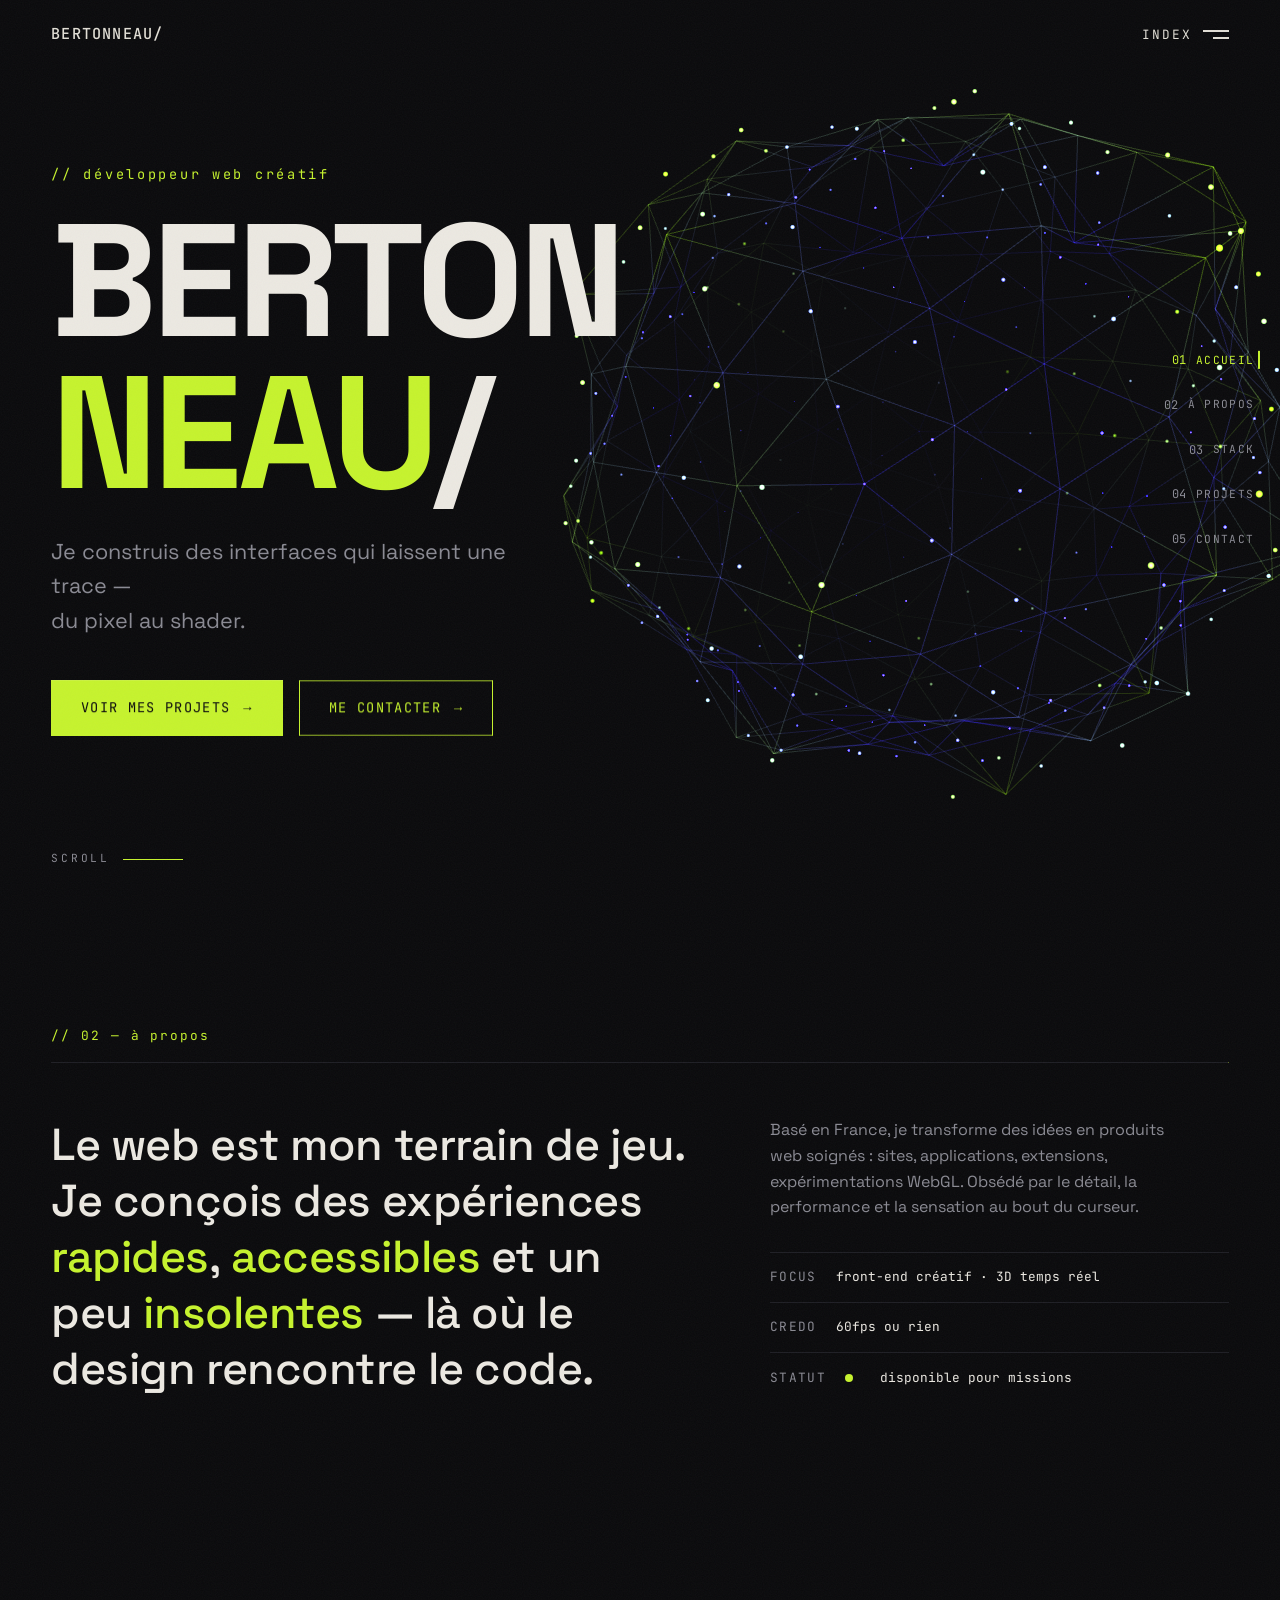
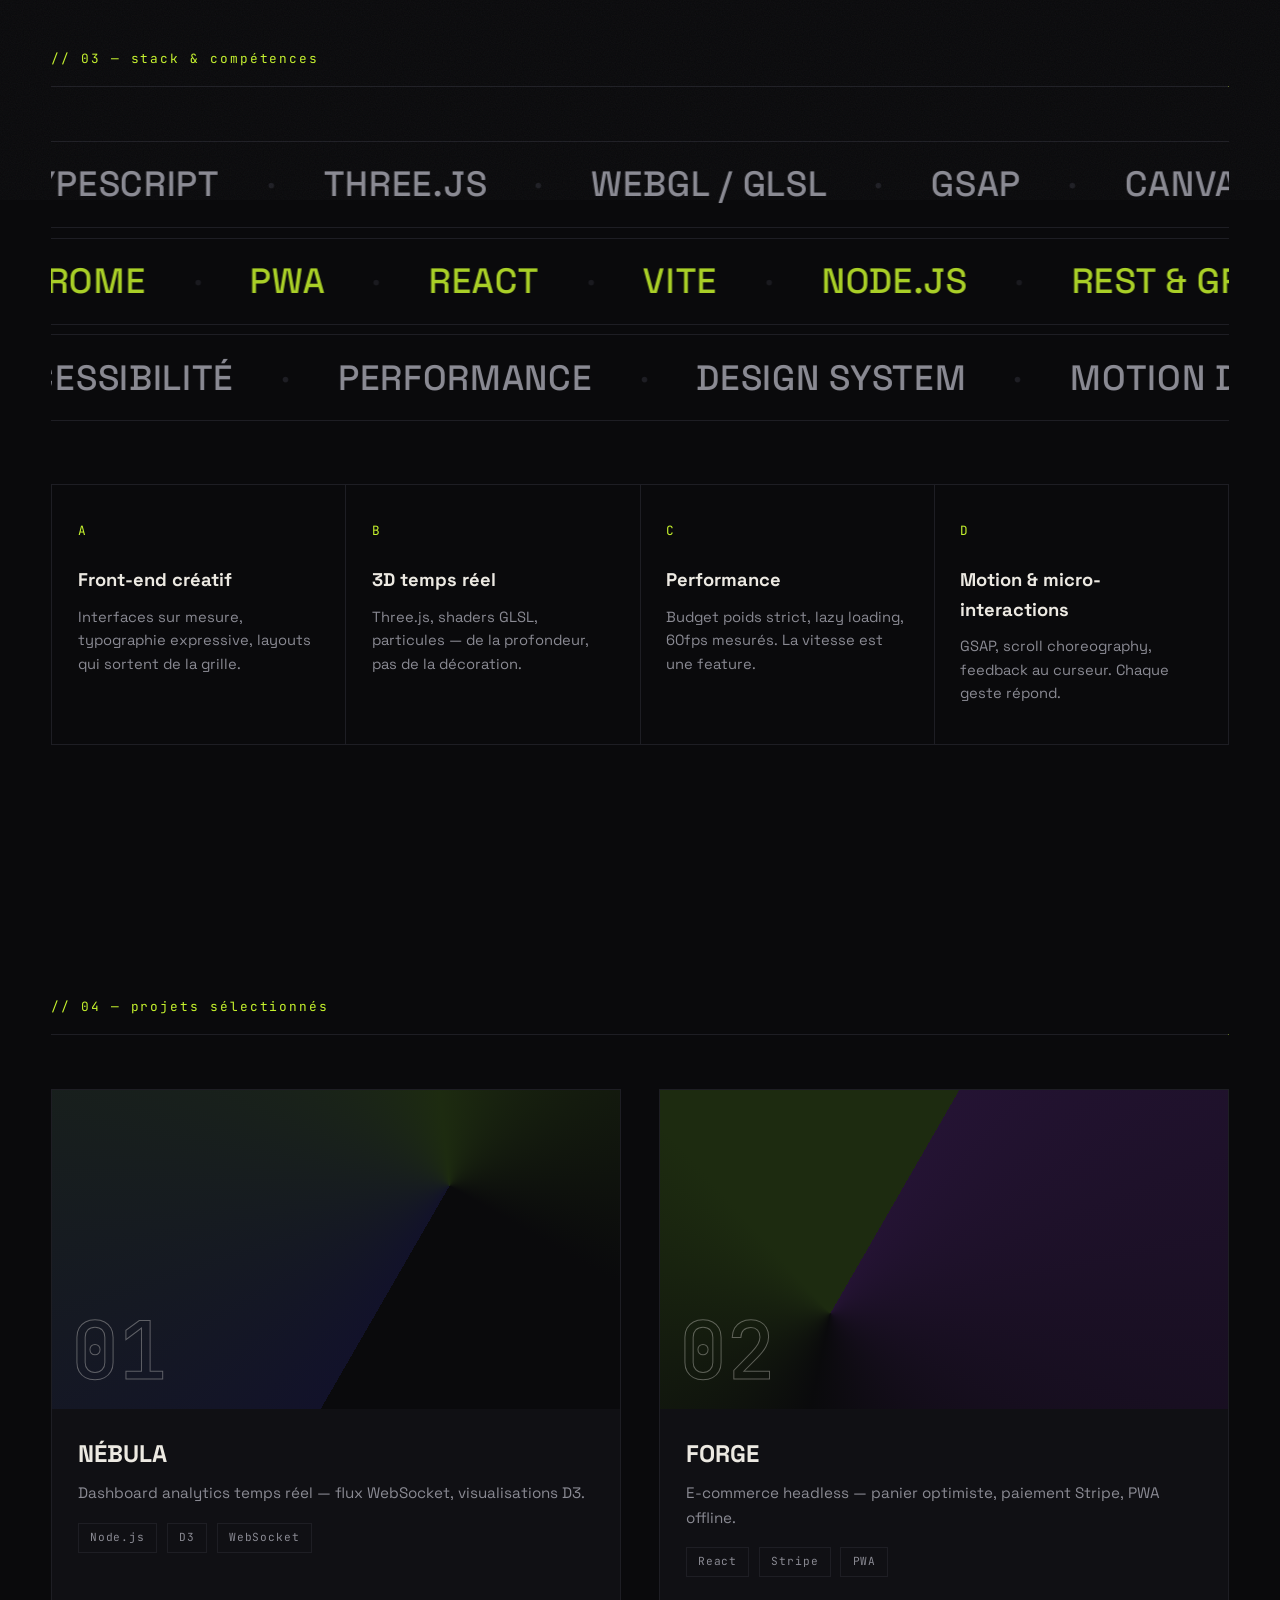
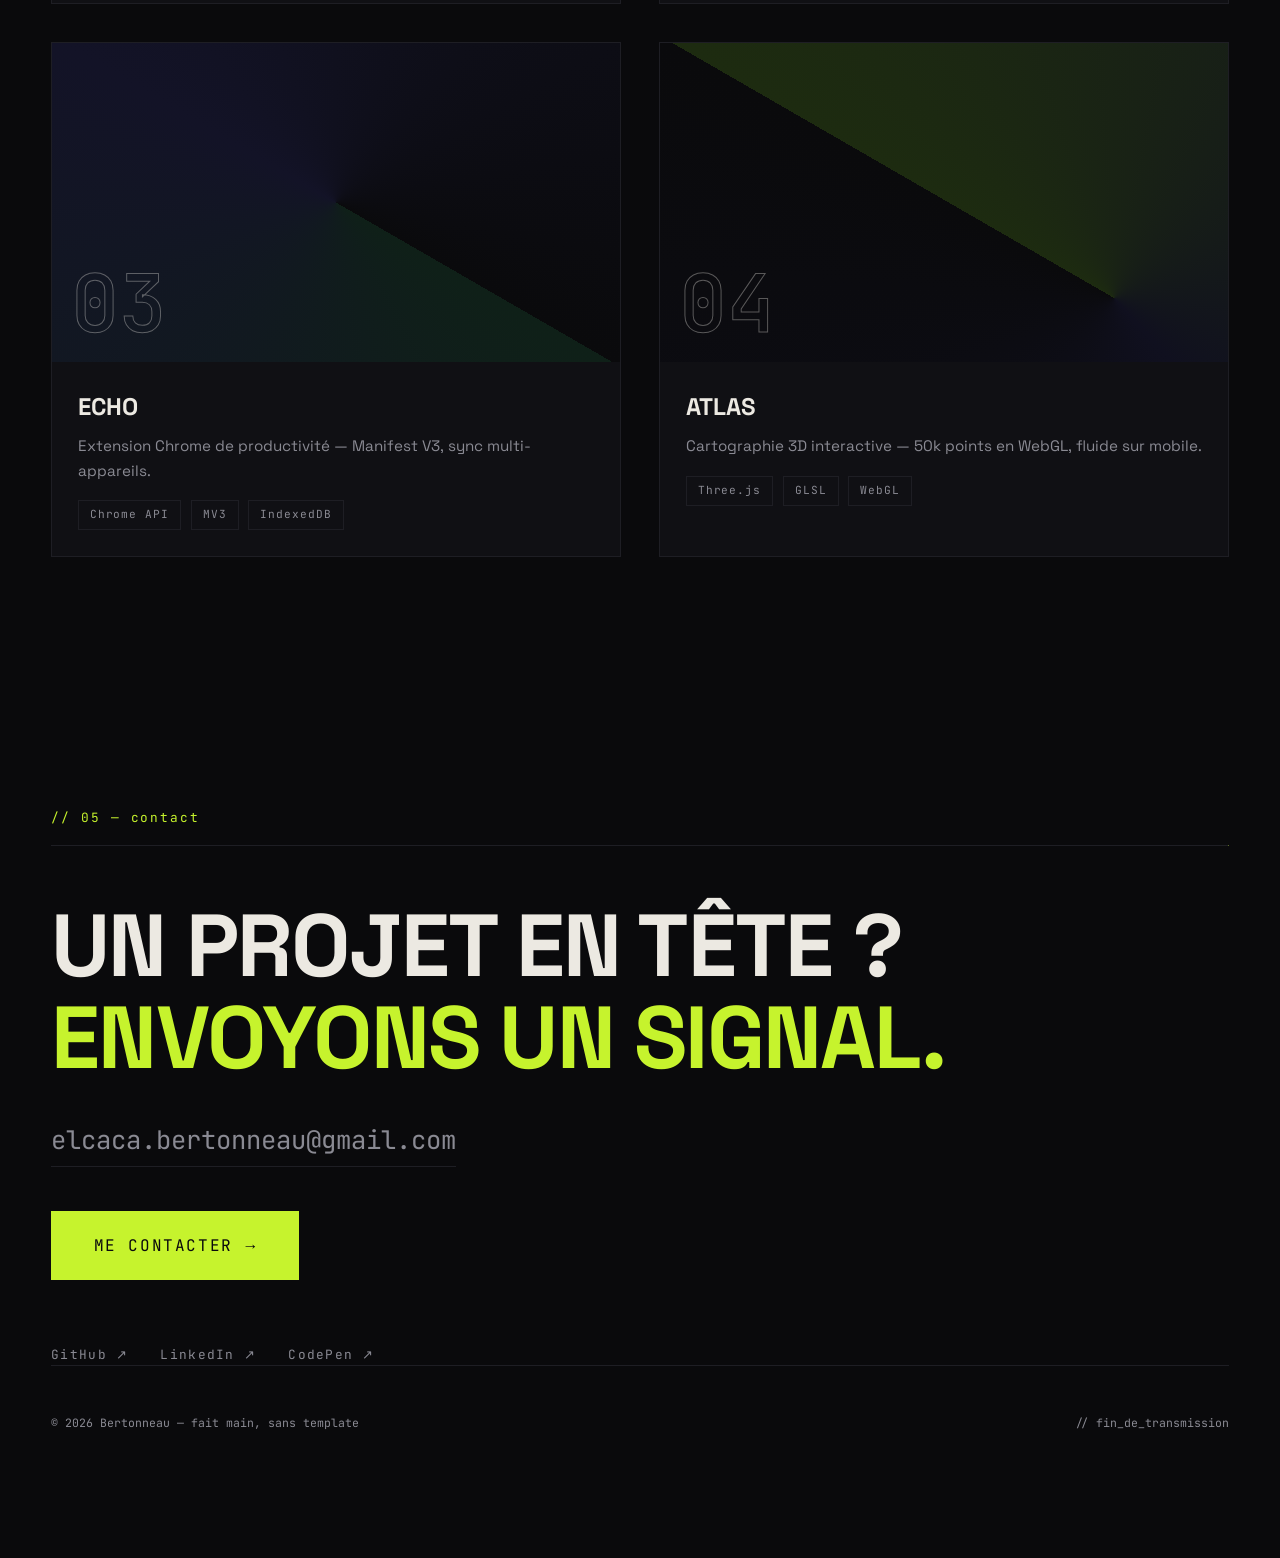
==== portfolio/index.html @ f381f6a5 "Add SIGNAL one-page portfolio (vanilla JS + Three.js + GSAP) - Hero avec icosaèdre bruité en vertex " ====
<!DOCTYPE html>
<html lang="fr">
<head>
  <meta charset="UTF-8" />
  <meta name="viewport" content="width=device-width, initial-scale=1.0" />
  <title>BERTONNEAU — Développeur web créatif</title>
  <meta name="description" content="Portfolio de Bertonneau, développeur web créatif — interfaces, 3D temps réel et animation." />
  <link rel="icon" href="data:image/svg+xml,%3Csvg xmlns='http://www.w3.org/2000/svg' viewBox='0 0 32 32'%3E%3Crect width='32' height='32' fill='%230a0a0c'/%3E%3Ctext x='6' y='23' font-family='monospace' font-size='18' fill='%23C6F32D'%3EB/%3C/text%3E%3C/svg%3E" />

  <!-- Typographies auto-hébergées (aucune dépendance externe) -->
  <link rel="preload" href="fonts/space-grotesk-latin.woff2" as="font" type="font/woff2" crossorigin />
  <link rel="preload" href="fonts/jetbrains-mono-latin.woff2" as="font" type="font/woff2" crossorigin />
  <link rel="stylesheet" href="fonts/fonts.css" />

  <link rel="stylesheet" href="style.css" />
</head>
<body>

  <!-- Grain global (effet signature secondaire) -->
  <div class="grain" aria-hidden="true"></div>

  <!-- Curseur custom (desktop uniquement) -->
  <div class="cursor" aria-hidden="true">
    <div class="cursor__dot"></div>
    <div class="cursor__ring"></div>
  </div>

  <!-- ===== Header minimal : marque + bouton sommaire ===== -->
  <header class="topbar">
    <a href="#hero" class="brand" data-scramble>BERTONNEAU/</a>
    <button class="menu-btn" id="menuBtn" aria-label="Ouvrir le sommaire" aria-expanded="false">
      <span class="menu-btn__label" data-scramble>INDEX</span>
      <span class="menu-btn__lines"><i></i><i></i></span>
    </button>
  </header>

  <!-- ===== Rail de navigation vertical (parti pris : pas de navbar) ===== -->
  <nav class="rail" aria-label="Navigation des sections">
    <div class="rail__indicator" aria-hidden="true"></div>
    <a href="#hero"     class="rail__item is-active"><span class="rail__num">01</span><span class="rail__label">Accueil</span></a>
    <a href="#apropos"  class="rail__item"><span class="rail__num">02</span><span class="rail__label">À propos</span></a>
    <a href="#skills"   class="rail__item"><span class="rail__num">03</span><span class="rail__label">Stack</span></a>
    <a href="#projets"  class="rail__item"><span class="rail__num">04</span><span class="rail__label">Projets</span></a>
    <a href="#contact"  class="rail__item"><span class="rail__num">05</span><span class="rail__label">Contact</span></a>
  </nav>

  <!-- ===== Sommaire plein écran ===== -->
  <div class="overlay" id="overlay" aria-hidden="true">
    <nav class="overlay__nav" aria-label="Sommaire">
      <a href="#hero"    class="overlay__item"><span class="overlay__num">01</span><span class="overlay__word" data-scramble>Accueil</span></a>
      <a href="#apropos" class="overlay__item"><span class="overlay__num">02</span><span class="overlay__word" data-scramble>À propos</span></a>
      <a href="#skills"  class="overlay__item"><span class="overlay__num">03</span><span class="overlay__word" data-scramble>Stack</span></a>
      <a href="#projets" class="overlay__item"><span class="overlay__num">04</span><span class="overlay__word" data-scramble>Projets</span></a>
      <a href="#contact" class="overlay__item"><span class="overlay__num">05</span><span class="overlay__word" data-scramble>Contact</span></a>
    </nav>
    <p class="overlay__foot">// signal_établi — bertonneau © 2026</p>
  </div>

  <main>

    <!-- ===== 01 / HERO ===== -->
    <section class="hero" id="hero" data-section="01">
      <canvas class="hero__canvas" id="scene" aria-hidden="true"></canvas>

      <div class="hero__content">
        <p class="hero__eyebrow mono">// développeur web créatif</p>
        <!-- ⚠️ Remplace par ton prénom/nom ici -->
        <h1 class="hero__title">
          <span class="hero__line"><span>BERTON</span></span>
          <span class="hero__line hero__line--accent"><span>NEAU<em class="hero__slash">/</em></span></span>
        </h1>
        <p class="hero__tagline">Je construis des interfaces qui laissent une trace —<br />du pixel au shader.</p>

        <div class="hero__cta">
          <a href="#projets" class="btn btn--solid" data-magnetic>
            <span class="btn__label" data-scramble>Voir mes projets</span>
            <span class="btn__arrow" aria-hidden="true">→</span>
          </a>
          <a href="#contact" class="btn btn--ghost" data-magnetic>
            <span class="btn__label" data-scramble>Me contacter</span>
            <span class="btn__arrow" aria-hidden="true">→</span>
          </a>
        </div>
      </div>

      <div class="hero__hint mono" aria-hidden="true">
        <span>scroll</span>
        <span class="hero__hint-line"></span>
      </div>
    </section>

    <!-- ===== 02 / À PROPOS ===== -->
    <section class="section about" id="apropos" data-section="02">
      <header class="section__head" data-reveal>
        <p class="section__eyebrow mono">// 02 — à propos</p>
        <div class="scanline" aria-hidden="true"></div>
      </header>
      <div class="about__grid">
        <h2 class="about__statement" data-reveal-lines>
          Le web est mon terrain de jeu.
          Je conçois des expériences <em>rapides</em>, <em>accessibles</em>
          et un peu <em>insolentes</em> — là où le design rencontre le code.
        </h2>
        <div class="about__meta" data-reveal>
          <p>Basé en France, je transforme des idées en produits web soignés : sites, applications, extensions, expérimentations WebGL. Obsédé par le détail, la performance et la sensation au bout du curseur.</p>
          <ul class="about__facts mono">
            <li><span>focus</span>front-end créatif · 3D temps réel</li>
            <li><span>credo</span>60fps ou rien</li>
            <li><span>statut</span><i class="dot"></i>disponible pour missions</li>
          </ul>
        </div>
      </div>
    </section>

    <!-- ===== 03 / STACK ===== -->
    <section class="section skills" id="skills" data-section="03">
      <header class="section__head" data-reveal>
        <p class="section__eyebrow mono">// 03 — stack &amp; compétences</p>
        <div class="scanline" aria-hidden="true"></div>
      </header>

      <!-- Marquee 3 rangées, directions alternées -->
      <div class="marquee-stack" data-reveal>
        <div class="marquee" data-dir="left">
          <div class="marquee__track">
            <span>JavaScript</span><span>TypeScript</span><span>Three.js</span><span>WebGL / GLSL</span><span>GSAP</span><span>Canvas</span>
            <span>JavaScript</span><span>TypeScript</span><span>Three.js</span><span>WebGL / GLSL</span><span>GSAP</span><span>Canvas</span>
          </div>
        </div>
        <div class="marquee marquee--accent" data-dir="right">
          <div class="marquee__track">
            <span>React</span><span>Vite</span><span>Node.js</span><span>REST &amp; GraphQL</span><span>Extensions Chrome</span><span>PWA</span>
            <span>React</span><span>Vite</span><span>Node.js</span><span>REST &amp; GraphQL</span><span>Extensions Chrome</span><span>PWA</span>
          </div>
        </div>
        <div class="marquee" data-dir="left">
          <div class="marquee__track">
            <span>CSS moderne</span><span>Accessibilité</span><span>Performance</span><span>Design system</span><span>Motion design</span><span>Git</span>
            <span>CSS moderne</span><span>Accessibilité</span><span>Performance</span><span>Design system</span><span>Motion design</span><span>Git</span>
          </div>
        </div>
      </div>

      <!-- 4 axes forts -->
      <div class="skills__grid" data-reveal-stagger>
        <article class="skill-card">
          <span class="skill-card__num mono">A</span>
          <h3>Front-end créatif</h3>
          <p>Interfaces sur mesure, typographie expressive, layouts qui sortent de la grille.</p>
        </article>
        <article class="skill-card">
          <span class="skill-card__num mono">B</span>
          <h3>3D temps réel</h3>
          <p>Three.js, shaders GLSL, particules — de la profondeur, pas de la décoration.</p>
        </article>
        <article class="skill-card">
          <span class="skill-card__num mono">C</span>
          <h3>Performance</h3>
          <p>Budget poids strict, lazy loading, 60fps mesurés. La vitesse est une feature.</p>
        </article>
        <article class="skill-card">
          <span class="skill-card__num mono">D</span>
          <h3>Motion &amp; micro-interactions</h3>
          <p>GSAP, scroll choreography, feedback au curseur. Chaque geste répond.</p>
        </article>
      </div>
    </section>

    <!-- ===== 04 / PROJETS ===== -->
    <section class="section projects" id="projets" data-section="04">
      <header class="section__head" data-reveal>
        <p class="section__eyebrow mono">// 04 — projets sélectionnés</p>
        <div class="scanline" aria-hidden="true"></div>
      </header>

      <div class="projects__grid" data-reveal-stagger>
        <!-- ⚠️ Remplace les projets placeholder par les tiens -->
        <a href="#contact" class="project-card" data-tilt>
          <div class="project-card__visual project-card__visual--01">
            <span class="project-card__index mono">01</span>
          </div>
          <div class="project-card__body">
            <h3 class="project-card__title" data-scramble>Nébula</h3>
            <p class="project-card__desc">Dashboard analytics temps réel — flux WebSocket, visualisations D3.</p>
            <ul class="project-card__tags mono"><li>Node.js</li><li>D3</li><li>WebSocket</li></ul>
          </div>
          <span class="project-card__go" aria-hidden="true">→</span>
        </a>

        <a href="#contact" class="project-card" data-tilt>
          <div class="project-card__visual project-card__visual--02">
            <span class="project-card__index mono">02</span>
          </div>
          <div class="project-card__body">
            <h3 class="project-card__title" data-scramble>Forge</h3>
            <p class="project-card__desc">E-commerce headless — panier optimiste, paiement Stripe, PWA offline.</p>
            <ul class="project-card__tags mono"><li>React</li><li>Stripe</li><li>PWA</li></ul>
          </div>
          <span class="project-card__go" aria-hidden="true">→</span>
        </a>

        <a href="#contact" class="project-card" data-tilt>
          <div class="project-card__visual project-card__visual--03">
            <span class="project-card__index mono">03</span>
          </div>
          <div class="project-card__body">
            <h3 class="project-card__title" data-scramble>Echo</h3>
            <p class="project-card__desc">Extension Chrome de productivité — Manifest V3, sync multi-appareils.</p>
            <ul class="project-card__tags mono"><li>Chrome API</li><li>MV3</li><li>IndexedDB</li></ul>
          </div>
          <span class="project-card__go" aria-hidden="true">→</span>
        </a>

        <a href="#contact" class="project-card" data-tilt>
          <div class="project-card__visual project-card__visual--04">
            <span class="project-card__index mono">04</span>
          </div>
          <div class="project-card__body">
            <h3 class="project-card__title" data-scramble>Atlas</h3>
            <p class="project-card__desc">Cartographie 3D interactive — 50k points en WebGL, fluide sur mobile.</p>
            <ul class="project-card__tags mono"><li>Three.js</li><li>GLSL</li><li>WebGL</li></ul>
          </div>
          <span class="project-card__go" aria-hidden="true">→</span>
        </a>
      </div>
    </section>

    <!-- ===== 05 / CONTACT ===== -->
    <section class="section contact" id="contact" data-section="05">
      <header class="section__head" data-reveal>
        <p class="section__eyebrow mono">// 05 — contact</p>
        <div class="scanline" aria-hidden="true"></div>
      </header>

      <div class="contact__inner" data-reveal>
        <h2 class="contact__title">Un projet en tête&nbsp;?<br /><span>Envoyons un signal.</span></h2>
        <!-- ⚠️ Remplace par ton adresse -->
        <a href="mailto:elcaca.bertonneau@gmail.com" class="contact__mail" data-scramble>elcaca.bertonneau@gmail.com</a>
        <div class="contact__cta">
          <a href="mailto:elcaca.bertonneau@gmail.com" class="btn btn--solid btn--big" data-magnetic>
            <span class="btn__label" data-scramble>Me contacter</span>
            <span class="btn__arrow" aria-hidden="true">→</span>
          </a>
        </div>
        <ul class="contact__socials mono">
          <li><a href="https://github.com/" target="_blank" rel="noopener" data-scramble>GitHub ↗</a></li>
          <li><a href="https://www.linkedin.com/" target="_blank" rel="noopener" data-scramble>LinkedIn ↗</a></li>
          <li><a href="https://codepen.io/" target="_blank" rel="noopener" data-scramble>CodePen ↗</a></li>
        </ul>
      </div>

      <footer class="footer mono">
        <span>© 2026 Bertonneau — fait main, sans template</span>
        <span>// fin_de_transmission</span>
      </footer>
    </section>

  </main>

  <!-- GSAP (animations & scroll) — vendorisé en local -->
  <script src="vendor/gsap.min.js"></script>
  <script src="vendor/ScrollTrigger.min.js"></script>
  <script src="vendor/ScrollToPlugin.min.js"></script>

  <!-- Three.js via import map (aucun build nécessaire) -->
  <script type="importmap">
    { "imports": { "three": "./vendor/three.module.min.js" } }
  </script>
  <script type="module" src="main.js"></script>
</body>
</html>
---- portfolio/fonts/fonts.css ----
/* Polices auto-hébergées (sous-ensemble latin, variable fonts) */

@font-face {
  font-family: "Space Grotesk";
  font-style: normal;
  font-weight: 300 700; /* variable font : couvre 400/500/700 */
  font-display: swap;
  src: url("space-grotesk-latin.woff2") format("woff2");
}

@font-face {
  font-family: "JetBrains Mono";
  font-style: normal;
  font-weight: 100 800;
  font-display: swap;
  src: url("jetbrains-mono-latin.woff2") format("woff2");
}
---- portfolio/style.css ----
/* ============================================================
   SIGNAL — portfolio one-page
   Direction artistique : noir encre / ivoire / lime acide
   ============================================================ */

:root {
  --bg: #0a0a0c;
  --bg-2: #101014;
  --ink: #ece9e2;
  --muted: #8a8a93;
  --acid: #c6f32d;
  --violet: #7c6cff;
  --line: #1e1e24;

  --font-display: "Space Grotesk", system-ui, sans-serif;
  --font-mono: "JetBrains Mono", ui-monospace, monospace;

  --pad: clamp(1.25rem, 4vw, 4rem);
  --ease-out: cubic-bezier(0.22, 1, 0.36, 1);
}

* { margin: 0; padding: 0; box-sizing: border-box; }

html { scroll-behavior: smooth; }

body {
  background: var(--bg);
  color: var(--ink);
  font-family: var(--font-display);
  font-size: 16px;
  line-height: 1.6;
  overflow-x: hidden;
  -webkit-font-smoothing: antialiased;
}

::selection { background: var(--acid); color: var(--bg); }

.mono { font-family: var(--font-mono); }

a { color: inherit; text-decoration: none; }
ul { list-style: none; }
img, canvas { max-width: 100%; display: block; }

/* ---------- Grain (signature secondaire) ---------- */
.grain {
  position: fixed; inset: -100%;
  pointer-events: none; z-index: 90;
  opacity: 0.045;
  background-image: url("data:image/svg+xml,%3Csvg xmlns='http://www.w3.org/2000/svg' width='120' height='120'%3E%3Cfilter id='n'%3E%3CfeTurbulence type='fractalNoise' baseFrequency='0.85' numOctaves='2'/%3E%3C/filter%3E%3Crect width='120' height='120' filter='url(%23n)'/%3E%3C/svg%3E");
  animation: grain 0.9s steps(4) infinite;
}
@keyframes grain {
  0% { transform: translate(0, 0); }
  25% { transform: translate(-2%, 3%); }
  50% { transform: translate(3%, -2%); }
  75% { transform: translate(-3%, -3%); }
  100% { transform: translate(2%, 2%); }
}

/* ---------- Curseur custom ---------- */
.cursor { display: none; }
@media (hover: hover) and (pointer: fine) {
  body { cursor: none; }
  a, button { cursor: none; }
  .cursor { display: block; position: fixed; inset: 0; pointer-events: none; z-index: 100; }
  .cursor__dot {
    position: absolute; width: 6px; height: 6px;
    background: var(--acid); border-radius: 50%;
    transform: translate(-50%, -50%);
  }
  .cursor__ring {
    position: absolute; width: 34px; height: 34px;
    border: 1px solid rgba(198, 243, 45, 0.55); border-radius: 50%;
    transform: translate(-50%, -50%);
    transition: width 0.25s var(--ease-out), height 0.25s var(--ease-out),
                border-color 0.25s;
  }
  .cursor.is-hover .cursor__ring {
    width: 56px; height: 56px;
    border-color: var(--acid);
  }
}

/* ---------- Topbar ---------- */
.topbar {
  /* au-dessus de l'overlay (80) pour que le bouton INDEX reste cliquable */
  position: fixed; top: 0; left: 0; right: 0; z-index: 85;
  display: flex; justify-content: space-between; align-items: center;
  padding: 1.4rem var(--pad);
  mix-blend-mode: difference; /* reste lisible sur toutes les sections */
}
.brand {
  font-family: var(--font-mono);
  font-weight: 500; letter-spacing: 0.08em; font-size: 0.95rem;
}
.menu-btn {
  display: flex; align-items: center; gap: 0.7rem;
  background: none; border: 0; color: inherit;
  font-family: var(--font-mono); font-size: 0.8rem; letter-spacing: 0.15em;
}
.menu-btn__lines { display: flex; flex-direction: column; gap: 5px; width: 26px; }
.menu-btn__lines i {
  height: 2px; background: currentColor; display: block;
  transition: transform 0.35s var(--ease-out), width 0.35s var(--ease-out);
}
.menu-btn__lines i:last-child { width: 60%; align-self: flex-end; }
.menu-btn:hover .menu-btn__lines i:last-child { width: 100%; }
.menu-btn[aria-expanded="true"] .menu-btn__lines i:first-child { transform: translateY(3.5px) rotate(45deg); }
.menu-btn[aria-expanded="true"] .menu-btn__lines i:last-child { width: 100%; transform: translateY(-3.5px) rotate(-45deg); }

/* ---------- Rail vertical (navigation signature) ---------- */
.rail {
  position: fixed; right: clamp(0.8rem, 2vw, 2rem); top: 50%;
  transform: translateY(-50%);
  z-index: 50;
  display: flex; flex-direction: column; gap: 1.6rem;
}
.rail__indicator {
  position: absolute; right: -0.35rem; top: 0;
  width: 2px; height: 1.1rem;
  background: var(--acid);
  transition: transform 0.5s var(--ease-out);
}
.rail__item {
  display: flex; align-items: center; justify-content: flex-end; gap: 0.6rem;
  font-family: var(--font-mono); font-size: 0.75rem;
  color: var(--muted);
  transition: color 0.3s;
}
.rail__label {
  opacity: 0; transform: translateX(8px);
  transition: opacity 0.3s, transform 0.3s var(--ease-out);
  font-size: 0.7rem; letter-spacing: 0.12em; text-transform: uppercase;
}
.rail__item:hover .rail__label,
.rail__item.is-active .rail__label { opacity: 1; transform: none; }
.rail__item:hover, .rail__item.is-active { color: var(--acid); }

/* ---------- Overlay sommaire plein écran ---------- */
.overlay {
  position: fixed; inset: 0; z-index: 80;
  background: var(--bg-2);
  display: flex; flex-direction: column; justify-content: center;
  padding: 0 var(--pad);
  clip-path: inset(0 0 100% 0);
  visibility: hidden;
}
.overlay__item {
  display: flex; align-items: baseline; gap: clamp(1rem, 3vw, 2.5rem);
  padding: clamp(0.4rem, 1.2vh, 1rem) 0;
  border-bottom: 1px solid var(--line);
  overflow: hidden;
}
.overlay__num {
  font-family: var(--font-mono); font-size: 0.85rem; color: var(--muted);
  transition: color 0.3s;
}
.overlay__word {
  font-size: clamp(2.2rem, 8vw, 5.5rem);
  font-weight: 700; text-transform: uppercase; letter-spacing: -0.02em;
  line-height: 1.1;
  transition: transform 0.4s var(--ease-out), color 0.3s;
}
.overlay__item:hover .overlay__word { transform: translateX(clamp(0.5rem, 2vw, 1.5rem)); color: var(--acid); }
.overlay__item:hover .overlay__num { color: var(--acid); }
.overlay__foot {
  position: absolute; bottom: 1.5rem; left: var(--pad);
  font-family: var(--font-mono); font-size: 0.75rem; color: var(--muted);
}

/* ---------- Boutons custom ---------- */
.btn {
  position: relative;
  display: inline-flex; align-items: center; gap: 0.8rem;
  padding: 1rem 1.8rem;
  font-family: var(--font-mono); font-size: 0.85rem;
  letter-spacing: 0.1em; text-transform: uppercase;
  border: 1px solid var(--acid);
  overflow: hidden;
  isolation: isolate;
  transition: color 0.35s var(--ease-out);
  will-change: transform;
}
/* balayage de fond au hover */
.btn::before {
  content: ""; position: absolute; inset: 0; z-index: -1;
  transform: scaleX(0); transform-origin: left;
  transition: transform 0.45s var(--ease-out);
}
.btn:hover::before { transform: scaleX(1); }

.btn--solid { background: var(--acid); color: var(--bg); }
.btn--solid::before { background: var(--ink); }
.btn--ghost { color: var(--acid); background: transparent; }
.btn--ghost::before { background: var(--acid); }
.btn--ghost:hover { color: var(--bg); }
.btn--big { padding: 1.3rem 2.6rem; font-size: 1rem; }

.btn__arrow { transition: transform 0.35s var(--ease-out); }
.btn:hover .btn__arrow { transform: translateX(6px); }

/* ---------- Sections communes ---------- */
.section { padding: clamp(6rem, 14vh, 10rem) var(--pad); position: relative; }

.section__head { position: relative; margin-bottom: clamp(2.5rem, 6vh, 4.5rem); }
.section__eyebrow {
  font-size: 0.8rem; letter-spacing: 0.15em; color: var(--acid);
  text-transform: lowercase;
}
.scanline {
  height: 1px; background: var(--line); margin-top: 1rem;
  position: relative; overflow: hidden;
}
/* la ligne acide qui balaye : animée en JS via --scan */
.scanline::after {
  content: ""; position: absolute; inset: 0;
  background: var(--acid);
  transform: translateX(calc(-100% + var(--scan, 0%) * 2));
  transition: none;
}

/* ---------- HERO ---------- */
.hero {
  position: relative;
  min-height: 100svh;
  display: flex; align-items: center;
  padding: 0 var(--pad);
  overflow: hidden;
}
.hero__canvas {
  position: absolute; inset: 0;
  width: 100%; height: 100%;
  z-index: 0;
}
.hero__content { position: relative; z-index: 1; max-width: 100%; }
.hero__eyebrow {
  color: var(--acid); font-size: 0.85rem; letter-spacing: 0.2em;
  margin-bottom: 1.2rem;
}
.hero__title {
  font-size: clamp(3.2rem, 13vw, 10rem);
  font-weight: 700; text-transform: uppercase;
  line-height: 0.95; letter-spacing: -0.03em;
  user-select: none;
}
.hero__line { display: block; overflow: hidden; }
.hero__line > span { display: inline-block; }
.hero__line--accent { color: var(--acid); }
.hero__slash { font-style: normal; color: var(--ink); }
.hero__tagline {
  margin-top: 1.6rem;
  font-size: clamp(1rem, 2vw, 1.35rem);
  color: var(--muted); max-width: 34ch;
}
.hero__cta { display: flex; gap: 1rem; flex-wrap: wrap; margin-top: 2.6rem; }

.hero__hint {
  position: absolute; bottom: 2rem; left: var(--pad); z-index: 1;
  display: flex; align-items: center; gap: 0.8rem;
  font-size: 0.7rem; letter-spacing: 0.25em; text-transform: uppercase;
  color: var(--muted);
}
.hero__hint-line {
  width: 60px; height: 1px; background: var(--muted);
  position: relative; overflow: hidden;
}
.hero__hint-line::after {
  content: ""; position: absolute; inset: 0; background: var(--acid);
  animation: hint 2s var(--ease-out) infinite;
}
@keyframes hint {
  0% { transform: translateX(-100%); }
  60%, 100% { transform: translateX(100%); }
}

/* ---------- À PROPOS ---------- */
.about__grid {
  display: grid; grid-template-columns: 1.4fr 1fr;
  gap: clamp(2rem, 6vw, 6rem);
  align-items: start;
}
.about__statement {
  font-size: clamp(1.6rem, 3.6vw, 2.8rem);
  font-weight: 500; line-height: 1.25; letter-spacing: -0.01em;
}
.about__statement em {
  font-style: normal; color: var(--acid);
  position: relative; white-space: nowrap;
}
.about__meta p { color: var(--muted); max-width: 42ch; }
.about__facts { margin-top: 2rem; display: grid; gap: 0.9rem; font-size: 0.8rem; }
.about__facts li {
  display: flex; gap: 1.2rem; align-items: center;
  border-top: 1px solid var(--line); padding-top: 0.9rem;
}
.about__facts span { color: var(--muted); min-width: 5ch; text-transform: uppercase; letter-spacing: 0.1em; }
.dot {
  width: 8px; height: 8px; border-radius: 50%;
  background: var(--acid); display: inline-block; margin-right: 0.5rem;
  animation: pulse 2s infinite;
}
@keyframes pulse {
  0%, 100% { box-shadow: 0 0 0 0 rgba(198, 243, 45, 0.5); }
  50% { box-shadow: 0 0 0 7px rgba(198, 243, 45, 0); }
}

/* ---------- STACK / marquee ---------- */
.marquee-stack {
  display: grid; gap: 0.6rem;
  margin-bottom: clamp(3rem, 7vh, 5rem);
  /* le contenu large défile dans son propre conteneur */
  overflow: hidden;
}
.marquee { overflow: hidden; border-block: 1px solid var(--line); padding: 0.9rem 0; }
.marquee__track {
  display: flex; gap: 3rem; width: max-content;
  will-change: transform;
}
.marquee__track span {
  font-size: clamp(1.3rem, 3vw, 2.2rem);
  font-weight: 500; text-transform: uppercase; letter-spacing: 0.02em;
  color: var(--muted); white-space: nowrap;
  transition: color 0.3s;
}
.marquee__track span::after { content: "·"; margin-left: 3rem; color: var(--line); }
.marquee:hover .marquee__track span { color: var(--ink); }
.marquee--accent .marquee__track span { color: var(--acid); opacity: 0.85; }
.marquee--accent:hover .marquee__track span { opacity: 1; color: var(--acid); }

.skills__grid {
  display: grid; grid-template-columns: repeat(4, 1fr); gap: 1px;
  background: var(--line); border: 1px solid var(--line);
}
.skill-card {
  background: var(--bg); padding: 2rem 1.6rem 2.4rem;
  position: relative; overflow: hidden;
  transition: background 0.4s;
}
.skill-card::after {
  /* liseré acide qui monte au hover */
  content: ""; position: absolute; left: 0; right: 0; bottom: 0; height: 3px;
  background: var(--acid);
  transform: scaleX(0); transform-origin: left;
  transition: transform 0.45s var(--ease-out);
}
.skill-card:hover { background: var(--bg-2); }
.skill-card:hover::after { transform: scaleX(1); }
.skill-card__num { color: var(--acid); font-size: 0.8rem; }
.skill-card h3 { margin: 1.4rem 0 0.7rem; font-size: 1.15rem; font-weight: 700; }
.skill-card p { color: var(--muted); font-size: 0.92rem; }

/* ---------- PROJETS ---------- */
.projects__grid {
  display: grid; grid-template-columns: repeat(2, 1fr);
  gap: clamp(1.2rem, 3vw, 2.5rem);
}
.project-card {
  --mx: 50%; --my: 50%;
  position: relative;
  display: flex; flex-direction: column;
  border: 1px solid var(--line);
  background: var(--bg-2);
  overflow: hidden;
  transform-style: preserve-3d;
  transition: border-color 0.4s;
  will-change: transform;
}
/* halo qui suit le curseur */
.project-card::before {
  content: ""; position: absolute; inset: 0; z-index: 1;
  background: radial-gradient(400px circle at var(--mx) var(--my),
              rgba(198, 243, 45, 0.12), transparent 65%);
  opacity: 0; transition: opacity 0.4s;
  pointer-events: none;
}
.project-card:hover { border-color: rgba(198, 243, 45, 0.5); }
.project-card:hover::before { opacity: 1; }

.project-card__visual {
  aspect-ratio: 16 / 9;
  display: flex; align-items: flex-end; padding: 1.2rem;
  position: relative; overflow: hidden;
  transition: transform 0.6s var(--ease-out);
}
/* visuels générés en dégradés — remplace par tes captures */
.project-card__visual--01 { background: conic-gradient(from 210deg at 70% 30%, #12122a, #1d2b10 40%, #0a0a0c 75%); }
.project-card__visual--02 { background: conic-gradient(from 30deg at 30% 70%, #241333, #0a0a0c 45%, #1d2b10 80%); }
.project-card__visual--03 { background: conic-gradient(from 120deg at 50% 50%, #0f2018, #131327 50%, #0a0a0c); }
.project-card__visual--04 { background: conic-gradient(from 300deg at 80% 80%, #1d2b10, #10101f 55%, #0a0a0c); }
.project-card:hover .project-card__visual { transform: scale(1.04); }

.project-card__index {
  font-size: clamp(3rem, 7vw, 5rem); font-weight: 500;
  color: transparent;
  -webkit-text-stroke: 1px rgba(236, 233, 226, 0.35);
  line-height: 1;
  transition: -webkit-text-stroke-color 0.4s, transform 0.5s var(--ease-out);
}
.project-card:hover .project-card__index {
  -webkit-text-stroke-color: var(--acid);
  transform: translateY(-6px);
}

.project-card__body { padding: 1.6rem; position: relative; z-index: 2; }
.project-card__title { font-size: 1.5rem; font-weight: 700; text-transform: uppercase; }
.project-card__desc { color: var(--muted); font-size: 0.95rem; margin-top: 0.5rem; }
.project-card__tags { display: flex; gap: 0.6rem; flex-wrap: wrap; margin-top: 1.1rem; }
.project-card__tags li {
  font-size: 0.7rem; letter-spacing: 0.08em;
  border: 1px solid var(--line); padding: 0.3rem 0.7rem;
  color: var(--muted);
  transition: border-color 0.3s, color 0.3s;
}
.project-card:hover .project-card__tags li { border-color: rgba(198, 243, 45, 0.4); color: var(--ink); }

.project-card__go {
  position: absolute; top: 1.2rem; right: 1.2rem; z-index: 2;
  width: 44px; height: 44px;
  display: grid; place-items: center;
  border: 1px solid var(--line); border-radius: 50%;
  font-size: 1.1rem;
  opacity: 0; transform: translate(-8px, 8px) rotate(-45deg);
  transition: all 0.4s var(--ease-out);
  background: rgba(10, 10, 12, 0.6); backdrop-filter: blur(4px);
}
.project-card:hover .project-card__go {
  opacity: 1; transform: none;
  border-color: var(--acid); color: var(--acid);
}

/* ---------- CONTACT ---------- */
.contact { min-height: 90svh; display: flex; flex-direction: column; }
.contact__inner { flex: 1; display: flex; flex-direction: column; justify-content: center; }
.contact__title {
  font-size: clamp(2.4rem, 7vw, 5.5rem);
  font-weight: 700; text-transform: uppercase; line-height: 1.05;
  letter-spacing: -0.02em;
}
.contact__title span { color: var(--acid); }
.contact__mail {
  margin-top: 2.2rem;
  font-family: var(--font-mono);
  font-size: clamp(1rem, 2.6vw, 1.6rem);
  color: var(--muted);
  border-bottom: 1px solid var(--line);
  align-self: flex-start;
  padding-bottom: 0.3rem;
  transition: color 0.3s, border-color 0.3s;
}
.contact__mail:hover { color: var(--acid); border-color: var(--acid); }
.contact__cta { margin-top: 2.8rem; }
.contact__socials { display: flex; gap: 2rem; margin-top: 4rem; font-size: 0.8rem; }
.contact__socials a { color: var(--muted); letter-spacing: 0.1em; transition: color 0.3s; }
.contact__socials a:hover { color: var(--acid); }

.footer {
  display: flex; justify-content: space-between; gap: 1rem; flex-wrap: wrap;
  padding-top: 3rem;
  font-size: 0.72rem; color: var(--muted);
  border-top: 1px solid var(--line);
}

/* ---------- Responsive ---------- */
@media (max-width: 900px) {
  .about__grid { grid-template-columns: 1fr; }
  .skills__grid { grid-template-columns: repeat(2, 1fr); }
  .projects__grid { grid-template-columns: 1fr; }
}

@media (max-width: 640px) {
  .skills__grid { grid-template-columns: 1fr; }

  /* le rail devient un dock bas compact */
  .rail {
    top: auto; bottom: 1rem; right: 50%;
    transform: translateX(50%);
    flex-direction: row; gap: 1.1rem;
    background: rgba(16, 16, 20, 0.85);
    backdrop-filter: blur(8px);
    border: 1px solid var(--line);
    padding: 0.55rem 1rem; border-radius: 99px;
  }
  .rail__indicator { display: none; }
  .rail__label { display: none; }
  .rail__item.is-active .rail__num { color: var(--acid); }

  .hero__hint { display: none; }
  .contact__socials { flex-wrap: wrap; gap: 1.2rem; }
}

/* ---------- Accessibilité : mouvement réduit ---------- */
@media (prefers-reduced-motion: reduce) {
  html { scroll-behavior: auto; }
  .grain, .hero__hint-line::after, .dot { animation: none; }
  *, *::before, *::after { transition-duration: 0.01ms !important; }
}
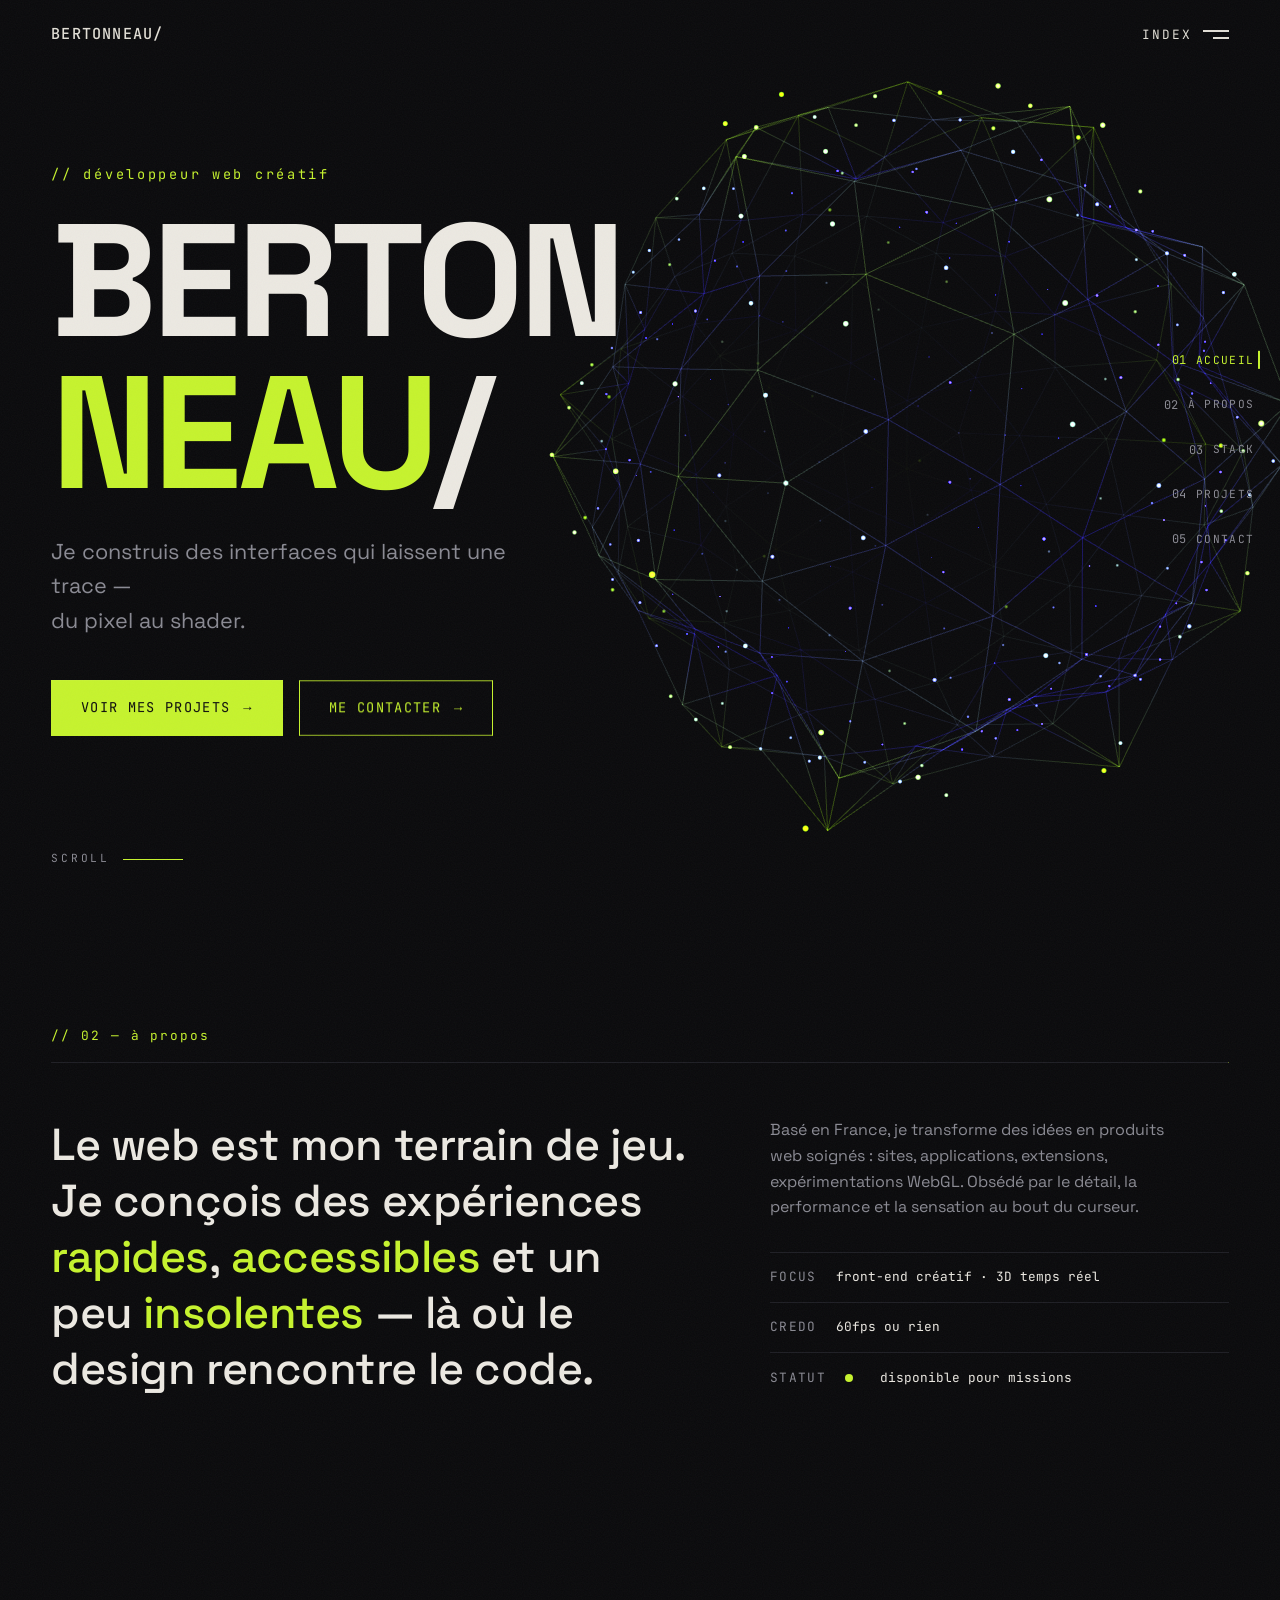
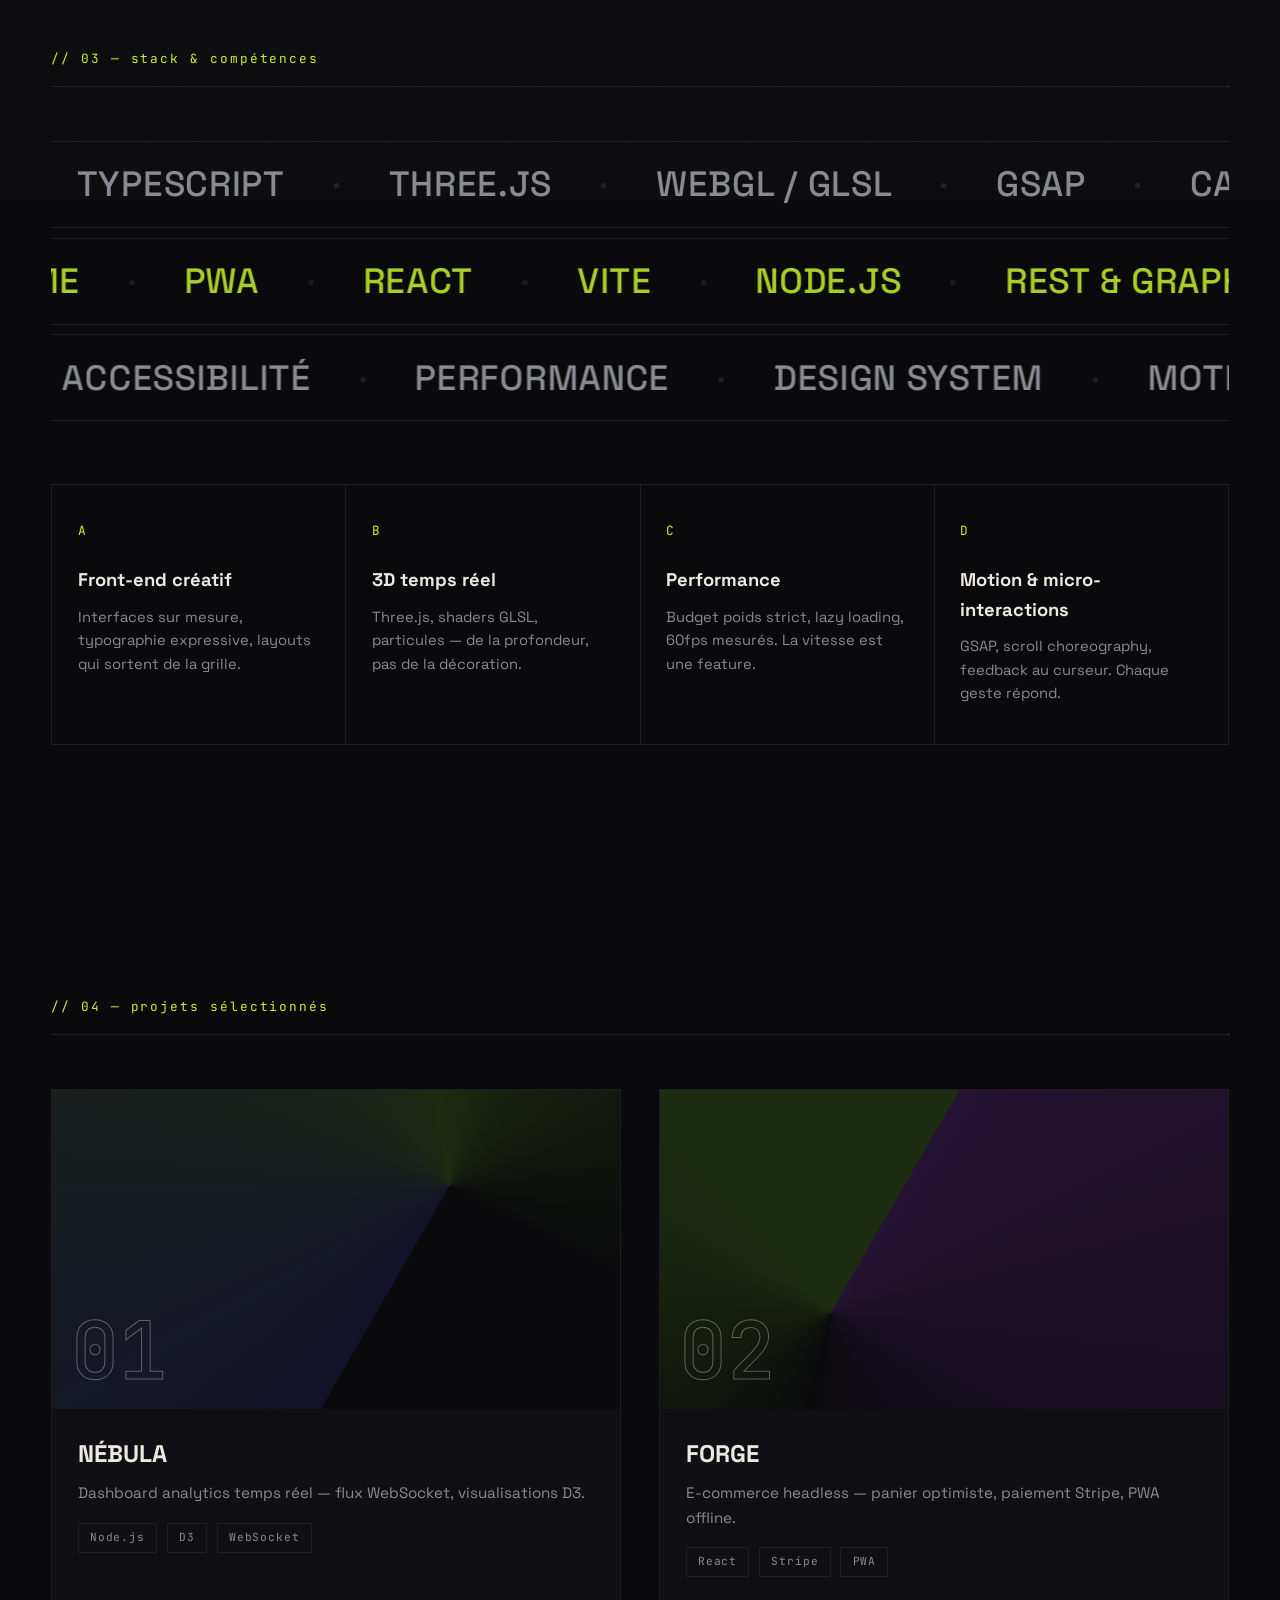
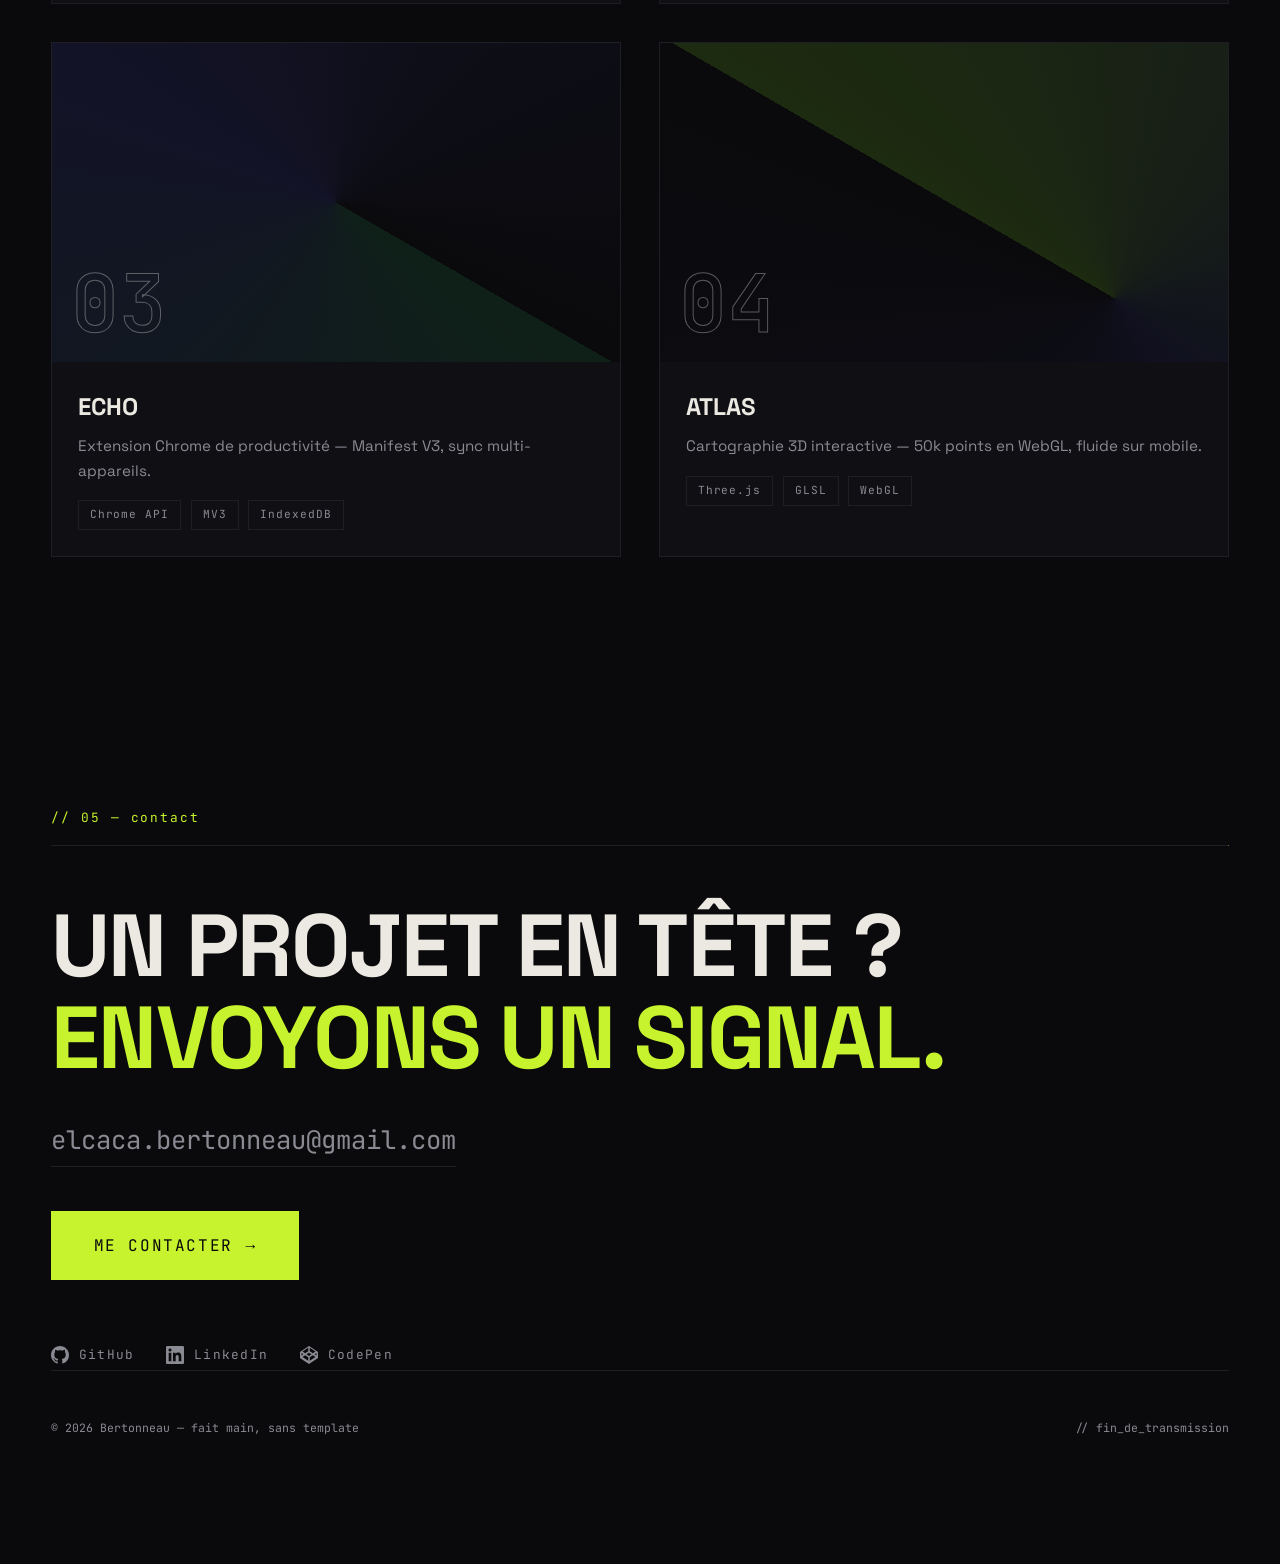
==== commit fc7320f5: "Add official brand logos to contact socials LinkedIn fetched via Magic MCP logo_search; GitHub and C" ====
--- a/portfolio/index.html
+++ b/portfolio/index.html
@@ -243,9 +243,25 @@
           </a>
         </div>
         <ul class="contact__socials mono">
-          <li><a href="https://github.com/" target="_blank" rel="noopener" data-scramble>GitHub ↗</a></li>
-          <li><a href="https://www.linkedin.com/" target="_blank" rel="noopener" data-scramble>LinkedIn ↗</a></li>
-          <li><a href="https://codepen.io/" target="_blank" rel="noopener" data-scramble>CodePen ↗</a></li>
+          <li>
+            <a href="https://github.com/" target="_blank" rel="noopener">
+              <svg class="social-icon" viewBox="0 0 16 16" fill="currentColor" aria-hidden="true"><path d="M8 0C3.58 0 0 3.58 0 8c0 3.54 2.29 6.53 5.47 7.59.4.07.55-.17.55-.38 0-.19-.01-.82-.01-1.49-2.01.37-2.53-.49-2.69-.94-.09-.23-.48-.94-.82-1.13-.28-.15-.68-.52-.01-.53.63-.01 1.08.58 1.23.82.72 1.21 1.87.87 2.33.66.07-.52.28-.87.51-1.07-1.78-.2-3.64-.89-3.64-3.95 0-.87.31-1.59.82-2.15-.08-.2-.36-1.02.08-2.12 0 0 .67-.21 2.2.82.64-.18 1.32-.27 2-.27s1.36.09 2 .27c1.53-1.04 2.2-.82 2.2-.82.44 1.1.16 1.92.08 2.12.51.56.82 1.27.82 2.15 0 3.07-1.87 3.75-3.65 3.95.29.25.54.73.54 1.48 0 1.07-.01 1.93-.01 2.2 0 .21.15.46.55.38A8.01 8.01 0 0 0 16 8c0-4.42-3.58-8-8-8z"/></svg>
+              <span data-scramble>GitHub</span>
+            </a>
+          </li>
+          <li>
+            <!-- logo officiel récupéré via le MCP Magic (logo_search) -->
+            <a href="https://www.linkedin.com/" target="_blank" rel="noopener">
+              <svg class="social-icon" viewBox="0 0 256 256" fill="currentColor" aria-hidden="true"><path d="M218.123 218.127h-37.931v-59.403c0-14.165-.253-32.4-19.728-32.4-19.756 0-22.779 15.434-22.779 31.369v60.43h-37.93V95.967h36.413v16.694h.51a39.907 39.907 0 0 1 35.928-19.733c38.445 0 45.533 25.288 45.533 58.186l-.016 67.013ZM56.955 79.27c-12.157.002-22.014-9.852-22.016-22.009-.002-12.157 9.851-22.014 22.008-22.016 12.157-.003 22.014 9.851 22.016 22.008A22.013 22.013 0 0 1 56.955 79.27m18.966 138.858H37.95V95.967h37.97v122.16ZM237.033.018H18.89C8.58-.098.125 8.161-.001 18.471v219.053c.122 10.315 8.576 18.582 18.89 18.474h218.144c10.336.128 18.823-8.139 18.966-18.474V18.454c-.147-10.33-8.635-18.588-18.966-18.453"/></svg>
+              <span data-scramble>LinkedIn</span>
+            </a>
+          </li>
+          <li>
+            <a href="https://codepen.io/" target="_blank" rel="noopener">
+              <svg class="social-icon" viewBox="0 0 24 24" fill="currentColor" aria-hidden="true"><path d="M24 8.182l-.018-.087-.017-.05c-.01-.024-.018-.05-.03-.075-.003-.018-.015-.034-.02-.05l-.035-.067-.03-.05-.044-.06-.046-.045-.06-.045-.046-.03-.06-.044-.044-.04-.015-.02L12.58.19c-.347-.232-.796-.232-1.142 0L.453 7.502l-.015.015-.044.035-.06.05-.038.04-.05.056-.037.045-.05.06c-.02.017-.03.03-.03.046l-.05.06-.02.06c-.02.01-.02.04-.03.07l-.01.05C0 8.12 0 8.15 0 8.18v7.497c0 .044.003.09.01.135l.01.046c.005.03.01.06.02.086l.015.05c.01.027.016.053.027.075l.022.05c0 .01.02.04.03.06l.03.04c.01.02.03.04.045.06l.03.04.05.041.03.04.05.036.05.03.01.015 10.97 7.315c.17.115.375.18.57.18s.39-.06.57-.18l10.99-7.317.014-.01.05-.03.05-.04.05-.036.04-.04.04-.05.04-.04.03-.06.03-.04.03-.06.02-.06.02-.06.01-.05.01-.05.01-.09v-7.51c0-.04 0-.08-.01-.12zm-10.972-5.75l7.53 5.015-3.36 2.25-4.17-2.79v-4.47zm-2.06 0v4.47l-4.17 2.79-3.36-2.25 7.53-5.01zm-8.91 6.93l2.4 1.61-2.4 1.61v-3.22zm8.91 10.2l-7.53-5.02 3.36-2.24 4.17 2.79v4.47zm1.03-6.28l-3.32-2.22 3.32-2.22 3.32 2.22-3.32 2.22zm1.03 6.28v-4.47l4.17-2.79 3.36 2.24-7.53 5.02zm8.91-6.98l-2.4-1.61 2.4-1.61v3.22z"/></svg>
+              <span data-scramble>CodePen</span>
+            </a>
+          </li>
         </ul>
       </div>
 
--- a/portfolio/style.css
+++ b/portfolio/style.css
@@ -450,8 +450,17 @@
 .contact__mail:hover { color: var(--acid); border-color: var(--acid); }
 .contact__cta { margin-top: 2.8rem; }
 .contact__socials { display: flex; gap: 2rem; margin-top: 4rem; font-size: 0.8rem; }
-.contact__socials a { color: var(--muted); letter-spacing: 0.1em; transition: color 0.3s; }
+.contact__socials a {
+  display: inline-flex; align-items: center; gap: 0.6rem;
+  color: var(--muted); letter-spacing: 0.1em;
+  transition: color 0.3s;
+}
 .contact__socials a:hover { color: var(--acid); }
+.social-icon {
+  width: 18px; height: 18px; flex-shrink: 0;
+  transition: transform 0.3s var(--ease-out);
+}
+.contact__socials a:hover .social-icon { transform: translateY(-3px) rotate(-8deg); }
 
 .footer {
   display: flex; justify-content: space-between; gap: 1rem; flex-wrap: wrap;
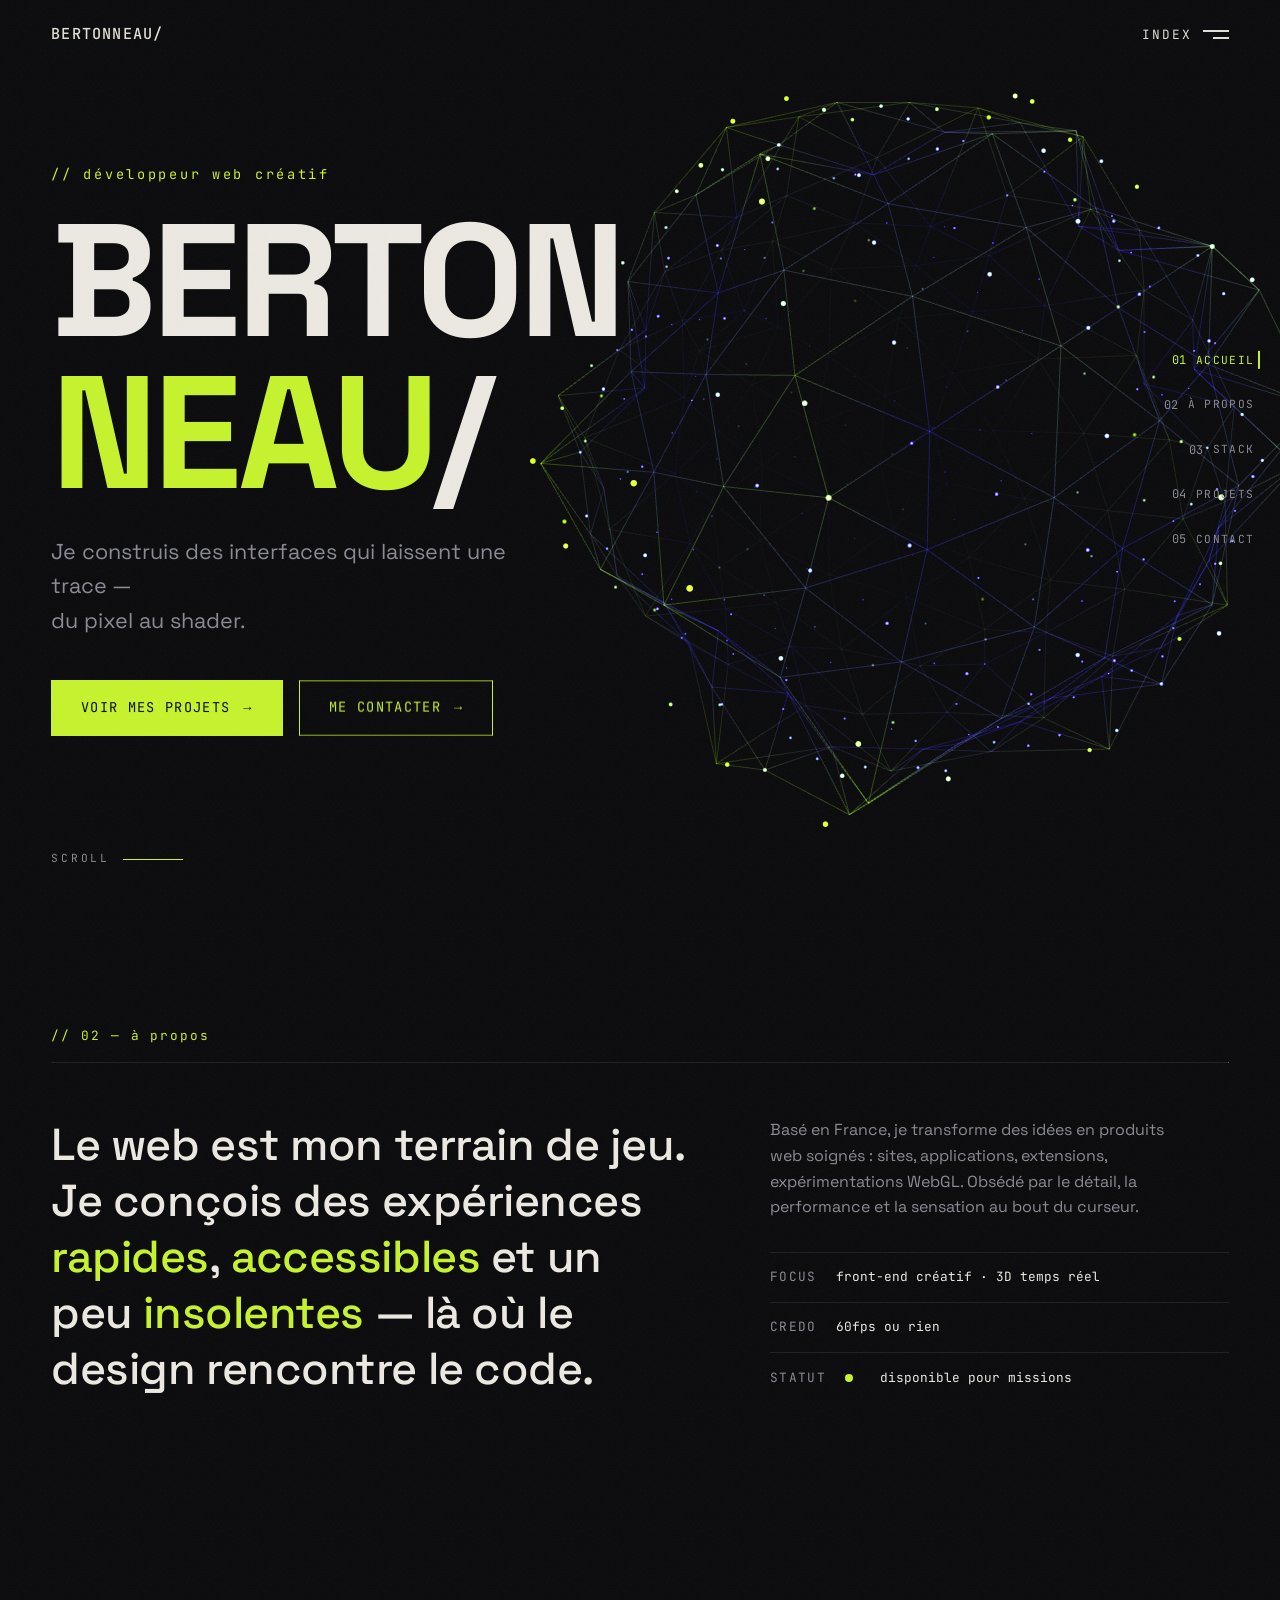
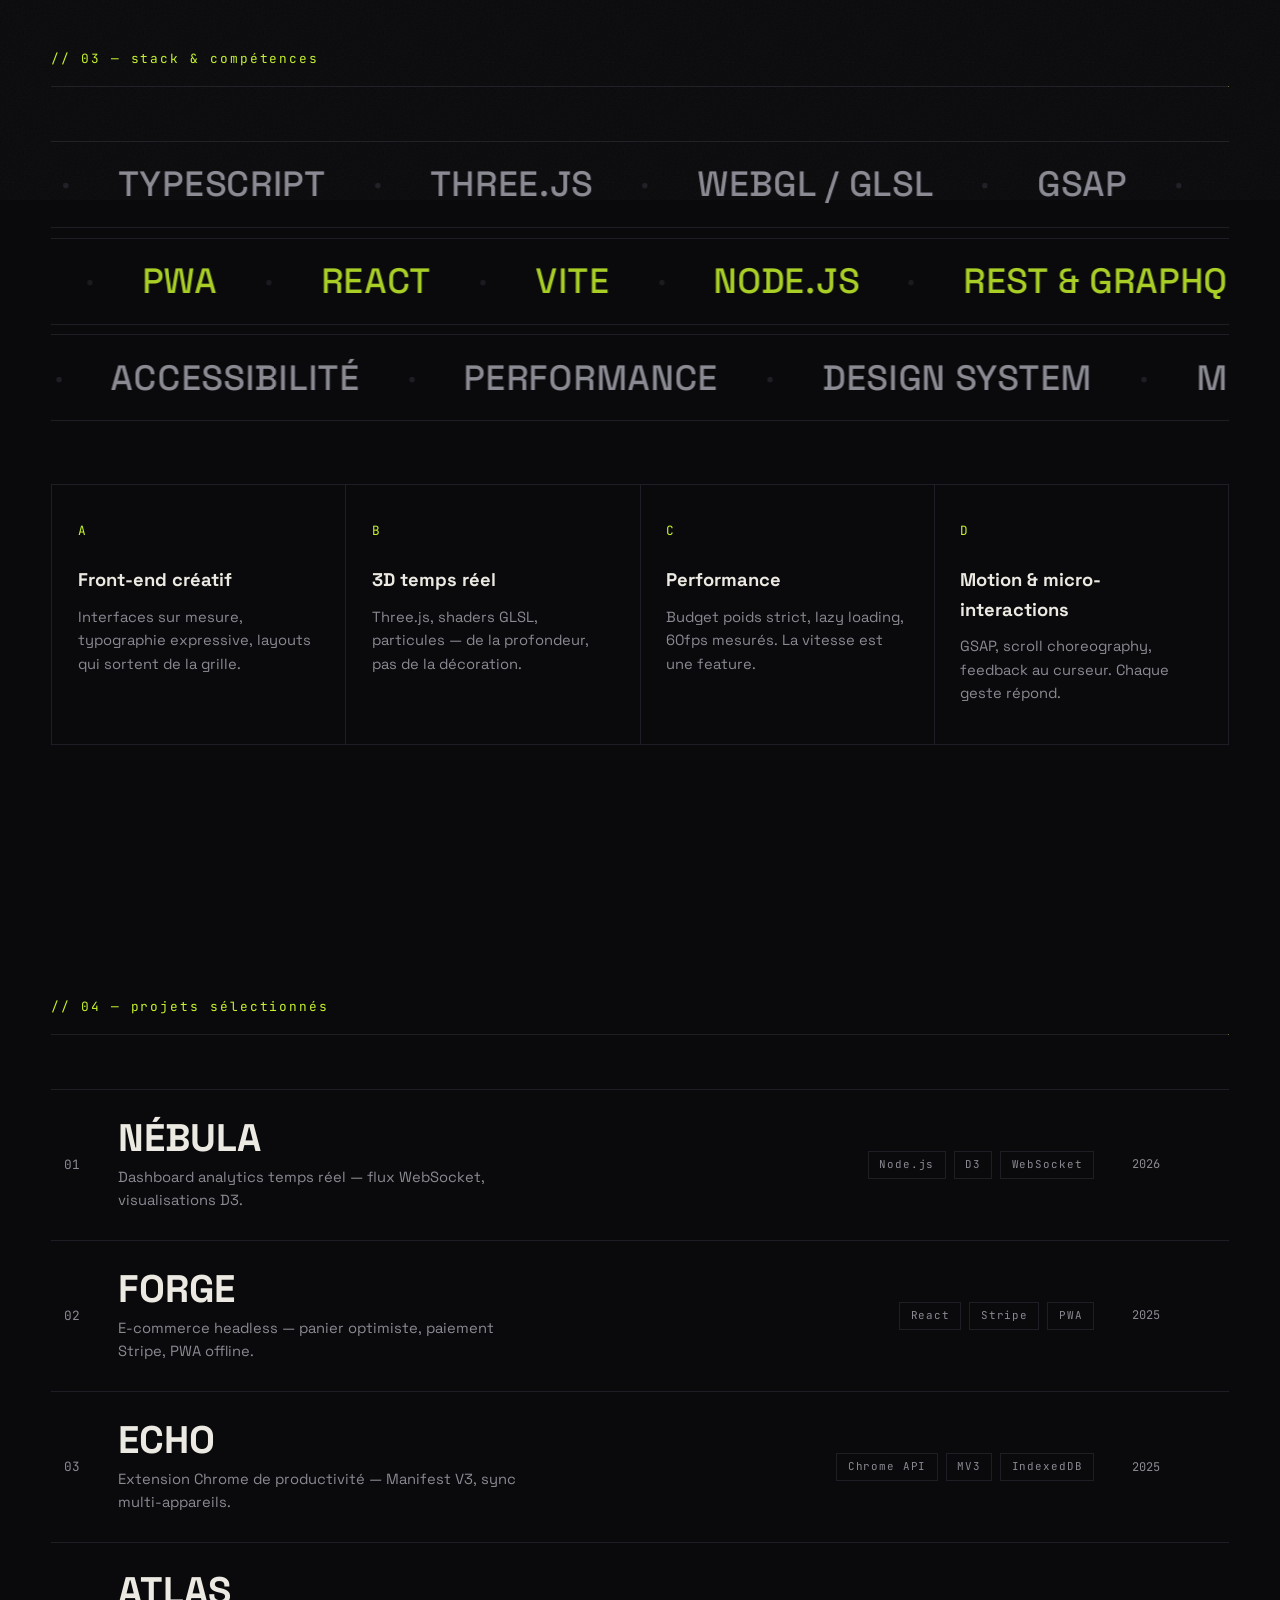
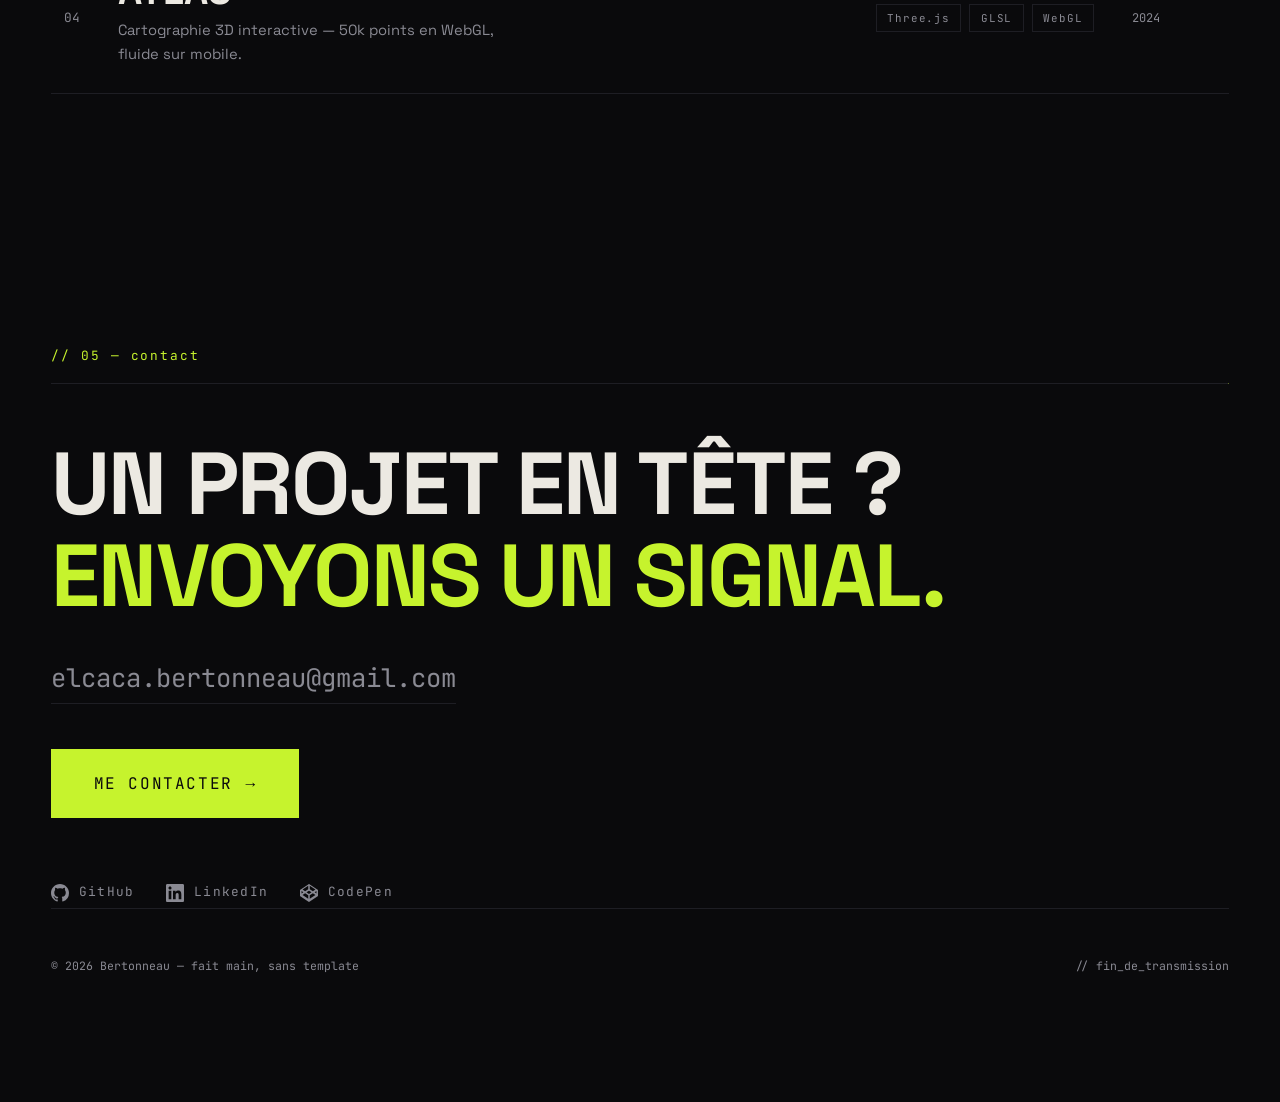
==== commit e158905f: "Replace project cards with cursor-following showcase list Pattern « Project Showcase » (21st.dev id " ====
--- a/portfolio/index.html
+++ b/portfolio/index.html
@@ -173,54 +173,61 @@
         <div class="scanline" aria-hidden="true"></div>
       </header>
 
-      <div class="projects__grid" data-reveal-stagger>
+      <!-- Liste + aperçu flottant qui suit le curseur —
+           pattern « Project Showcase » récupéré via le MCP Magic (21st.dev, id 9607),
+           réécrit en vanilla et adapté à la direction artistique -->
+      <!-- hors du conteneur animé : position:fixed exige un référentiel viewport -->
+      <div class="showcase__preview" aria-hidden="true">
+        <div class="showcase__img project-visual--01"><span class="mono">01</span></div>
+        <div class="showcase__img project-visual--02"><span class="mono">02</span></div>
+        <div class="showcase__img project-visual--03"><span class="mono">03</span></div>
+        <div class="showcase__img project-visual--04"><span class="mono">04</span></div>
+      </div>
+
+      <div class="showcase" id="showcase" data-reveal-stagger>
         <!-- ⚠️ Remplace les projets placeholder par les tiens -->
-        <a href="#contact" class="project-card" data-tilt>
-          <div class="project-card__visual project-card__visual--01">
-            <span class="project-card__index mono">01</span>
-          </div>
-          <div class="project-card__body">
-            <h3 class="project-card__title" data-scramble>Nébula</h3>
-            <p class="project-card__desc">Dashboard analytics temps réel — flux WebSocket, visualisations D3.</p>
-            <ul class="project-card__tags mono"><li>Node.js</li><li>D3</li><li>WebSocket</li></ul>
-          </div>
-          <span class="project-card__go" aria-hidden="true">→</span>
-        </a>
-
-        <a href="#contact" class="project-card" data-tilt>
-          <div class="project-card__visual project-card__visual--02">
-            <span class="project-card__index mono">02</span>
-          </div>
-          <div class="project-card__body">
-            <h3 class="project-card__title" data-scramble>Forge</h3>
-            <p class="project-card__desc">E-commerce headless — panier optimiste, paiement Stripe, PWA offline.</p>
-            <ul class="project-card__tags mono"><li>React</li><li>Stripe</li><li>PWA</li></ul>
-          </div>
-          <span class="project-card__go" aria-hidden="true">→</span>
-        </a>
-
-        <a href="#contact" class="project-card" data-tilt>
-          <div class="project-card__visual project-card__visual--03">
-            <span class="project-card__index mono">03</span>
-          </div>
-          <div class="project-card__body">
-            <h3 class="project-card__title" data-scramble>Echo</h3>
-            <p class="project-card__desc">Extension Chrome de productivité — Manifest V3, sync multi-appareils.</p>
-            <ul class="project-card__tags mono"><li>Chrome API</li><li>MV3</li><li>IndexedDB</li></ul>
-          </div>
-          <span class="project-card__go" aria-hidden="true">→</span>
-        </a>
-
-        <a href="#contact" class="project-card" data-tilt>
-          <div class="project-card__visual project-card__visual--04">
-            <span class="project-card__index mono">04</span>
-          </div>
-          <div class="project-card__body">
-            <h3 class="project-card__title" data-scramble>Atlas</h3>
-            <p class="project-card__desc">Cartographie 3D interactive — 50k points en WebGL, fluide sur mobile.</p>
-            <ul class="project-card__tags mono"><li>Three.js</li><li>GLSL</li><li>WebGL</li></ul>
-          </div>
-          <span class="project-card__go" aria-hidden="true">→</span>
+        <a href="#contact" class="showcase__row">
+          <span class="showcase__num mono">01</span>
+          <div class="showcase__main">
+            <h3 class="showcase__title" data-scramble>Nébula</h3>
+            <p class="showcase__desc">Dashboard analytics temps réel — flux WebSocket, visualisations D3.</p>
+          </div>
+          <ul class="showcase__tags mono"><li>Node.js</li><li>D3</li><li>WebSocket</li></ul>
+          <span class="showcase__year mono">2026</span>
+          <span class="showcase__arrow" aria-hidden="true">↗</span>
+        </a>
+
+        <a href="#contact" class="showcase__row">
+          <span class="showcase__num mono">02</span>
+          <div class="showcase__main">
+            <h3 class="showcase__title" data-scramble>Forge</h3>
+            <p class="showcase__desc">E-commerce headless — panier optimiste, paiement Stripe, PWA offline.</p>
+          </div>
+          <ul class="showcase__tags mono"><li>React</li><li>Stripe</li><li>PWA</li></ul>
+          <span class="showcase__year mono">2025</span>
+          <span class="showcase__arrow" aria-hidden="true">↗</span>
+        </a>
+
+        <a href="#contact" class="showcase__row">
+          <span class="showcase__num mono">03</span>
+          <div class="showcase__main">
+            <h3 class="showcase__title" data-scramble>Echo</h3>
+            <p class="showcase__desc">Extension Chrome de productivité — Manifest V3, sync multi-appareils.</p>
+          </div>
+          <ul class="showcase__tags mono"><li>Chrome API</li><li>MV3</li><li>IndexedDB</li></ul>
+          <span class="showcase__year mono">2025</span>
+          <span class="showcase__arrow" aria-hidden="true">↗</span>
+        </a>
+
+        <a href="#contact" class="showcase__row">
+          <span class="showcase__num mono">04</span>
+          <div class="showcase__main">
+            <h3 class="showcase__title" data-scramble>Atlas</h3>
+            <p class="showcase__desc">Cartographie 3D interactive — 50k points en WebGL, fluide sur mobile.</p>
+          </div>
+          <ul class="showcase__tags mono"><li>Three.js</li><li>GLSL</li><li>WebGL</li></ul>
+          <span class="showcase__year mono">2024</span>
+          <span class="showcase__arrow" aria-hidden="true">↗</span>
         </a>
       </div>
     </section>
--- a/portfolio/style.css
+++ b/portfolio/style.css
@@ -349,84 +349,101 @@
 .skill-card h3 { margin: 1.4rem 0 0.7rem; font-size: 1.15rem; font-weight: 700; }
 .skill-card p { color: var(--muted); font-size: 0.92rem; }
 
-/* ---------- PROJETS ---------- */
-.projects__grid {
-  display: grid; grid-template-columns: repeat(2, 1fr);
-  gap: clamp(1.2rem, 3vw, 2.5rem);
-}
-.project-card {
-  --mx: 50%; --my: 50%;
+/* ---------- PROJETS : showcase liste + aperçu flottant ----------
+   Pattern « Project Showcase » (21st.dev id 9607) adapté en vanilla */
+.showcase { position: relative; }
+
+.showcase__row {
+  display: grid;
+  grid-template-columns: auto 1fr auto auto auto;
+  align-items: center;
+  gap: clamp(1rem, 3vw, 2.5rem);
+  padding: 1.7rem 0.8rem;
+  border-top: 1px solid var(--line);
   position: relative;
-  display: flex; flex-direction: column;
-  border: 1px solid var(--line);
+  transition: padding 0.35s var(--ease-out);
+}
+.showcase__row:last-of-type { border-bottom: 1px solid var(--line); }
+/* surlignage de fond qui s'étale au hover */
+.showcase__row::before {
+  content: ""; position: absolute; inset: 0;
   background: var(--bg-2);
-  overflow: hidden;
-  transform-style: preserve-3d;
-  transition: border-color 0.4s;
-  will-change: transform;
-}
-/* halo qui suit le curseur */
-.project-card::before {
-  content: ""; position: absolute; inset: 0; z-index: 1;
-  background: radial-gradient(400px circle at var(--mx) var(--my),
-              rgba(198, 243, 45, 0.12), transparent 65%);
-  opacity: 0; transition: opacity 0.4s;
-  pointer-events: none;
-}
-.project-card:hover { border-color: rgba(198, 243, 45, 0.5); }
-.project-card:hover::before { opacity: 1; }
-
-.project-card__visual {
-  aspect-ratio: 16 / 9;
-  display: flex; align-items: flex-end; padding: 1.2rem;
-  position: relative; overflow: hidden;
-  transition: transform 0.6s var(--ease-out);
-}
-/* visuels générés en dégradés — remplace par tes captures */
-.project-card__visual--01 { background: conic-gradient(from 210deg at 70% 30%, #12122a, #1d2b10 40%, #0a0a0c 75%); }
-.project-card__visual--02 { background: conic-gradient(from 30deg at 30% 70%, #241333, #0a0a0c 45%, #1d2b10 80%); }
-.project-card__visual--03 { background: conic-gradient(from 120deg at 50% 50%, #0f2018, #131327 50%, #0a0a0c); }
-.project-card__visual--04 { background: conic-gradient(from 300deg at 80% 80%, #1d2b10, #10101f 55%, #0a0a0c); }
-.project-card:hover .project-card__visual { transform: scale(1.04); }
-
-.project-card__index {
-  font-size: clamp(3rem, 7vw, 5rem); font-weight: 500;
-  color: transparent;
-  -webkit-text-stroke: 1px rgba(236, 233, 226, 0.35);
-  line-height: 1;
-  transition: -webkit-text-stroke-color 0.4s, transform 0.5s var(--ease-out);
-}
-.project-card:hover .project-card__index {
-  -webkit-text-stroke-color: var(--acid);
-  transform: translateY(-6px);
-}
-
-.project-card__body { padding: 1.6rem; position: relative; z-index: 2; }
-.project-card__title { font-size: 1.5rem; font-weight: 700; text-transform: uppercase; }
-.project-card__desc { color: var(--muted); font-size: 0.95rem; margin-top: 0.5rem; }
-.project-card__tags { display: flex; gap: 0.6rem; flex-wrap: wrap; margin-top: 1.1rem; }
-.project-card__tags li {
-  font-size: 0.7rem; letter-spacing: 0.08em;
-  border: 1px solid var(--line); padding: 0.3rem 0.7rem;
+  transform: scaleY(0); transform-origin: center;
+  transition: transform 0.35s var(--ease-out);
+  z-index: -1;
+}
+.showcase__row:hover::before { transform: scaleY(1); }
+.showcase__row:hover { padding-left: 1.4rem; }
+
+.showcase__num { color: var(--muted); font-size: 0.8rem; transition: color 0.3s; }
+.showcase__row:hover .showcase__num { color: var(--acid); }
+
+.showcase__title {
+  display: inline-block; position: relative;
+  font-size: clamp(1.4rem, 3.4vw, 2.4rem);
+  font-weight: 700; text-transform: uppercase; line-height: 1.1;
+}
+/* soulignement acide qui balaye */
+.showcase__title::after {
+  content: ""; position: absolute; left: 0; bottom: -3px;
+  width: 100%; height: 2px; background: var(--acid);
+  transform: scaleX(0); transform-origin: left;
+  transition: transform 0.4s var(--ease-out);
+}
+.showcase__row:hover .showcase__title::after { transform: scaleX(1); }
+
+.showcase__desc { color: var(--muted); font-size: 0.92rem; margin-top: 0.4rem; max-width: 46ch; }
+
+.showcase__tags { display: flex; gap: 0.5rem; }
+.showcase__tags li {
+  font-size: 0.68rem; letter-spacing: 0.08em;
+  border: 1px solid var(--line); padding: 0.28rem 0.65rem;
   color: var(--muted);
   transition: border-color 0.3s, color 0.3s;
 }
-.project-card:hover .project-card__tags li { border-color: rgba(198, 243, 45, 0.4); color: var(--ink); }
-
-.project-card__go {
-  position: absolute; top: 1.2rem; right: 1.2rem; z-index: 2;
-  width: 44px; height: 44px;
-  display: grid; place-items: center;
-  border: 1px solid var(--line); border-radius: 50%;
-  font-size: 1.1rem;
-  opacity: 0; transform: translate(-8px, 8px) rotate(-45deg);
-  transition: all 0.4s var(--ease-out);
-  background: rgba(10, 10, 12, 0.6); backdrop-filter: blur(4px);
-}
-.project-card:hover .project-card__go {
-  opacity: 1; transform: none;
-  border-color: var(--acid); color: var(--acid);
-}
+.showcase__row:hover .showcase__tags li { border-color: rgba(198, 243, 45, 0.4); color: var(--ink); }
+
+.showcase__year { color: var(--muted); font-size: 0.75rem; font-variant-numeric: tabular-nums; }
+
+.showcase__arrow {
+  font-size: 1.3rem; color: var(--muted);
+  opacity: 0; transform: translate(-8px, 8px);
+  transition: all 0.35s var(--ease-out);
+}
+.showcase__row:hover .showcase__arrow {
+  opacity: 1; transform: none; color: var(--acid);
+}
+
+/* aperçu flottant qui suit le curseur (lerp en JS) */
+.showcase__preview {
+  position: fixed; left: 0; top: 0; z-index: 40;
+  width: 320px; height: 200px;
+  pointer-events: none;
+  opacity: 0; scale: 0.85;
+  transition: opacity 0.3s var(--ease-out), scale 0.3s var(--ease-out);
+  border: 1px solid var(--line);
+  overflow: hidden;
+  will-change: transform;
+}
+.showcase__preview.is-visible { opacity: 1; scale: 1; }
+.showcase__img {
+  position: absolute; inset: 0;
+  display: flex; align-items: flex-end; padding: 1rem;
+  opacity: 0; filter: blur(10px); transform: scale(1.1);
+  transition: opacity 0.45s var(--ease-out), filter 0.45s, transform 0.45s var(--ease-out);
+}
+.showcase__img.is-active { opacity: 1; filter: none; transform: scale(1); }
+.showcase__img span {
+  font-size: 2.6rem; color: transparent;
+  -webkit-text-stroke: 1px var(--acid);
+  line-height: 1;
+}
+
+/* visuels générés en dégradés — remplace par tes captures */
+.project-visual--01 { background: conic-gradient(from 210deg at 70% 30%, #12122a, #1d2b10 40%, #0a0a0c 75%); }
+.project-visual--02 { background: conic-gradient(from 30deg at 30% 70%, #241333, #0a0a0c 45%, #1d2b10 80%); }
+.project-visual--03 { background: conic-gradient(from 120deg at 50% 50%, #0f2018, #131327 50%, #0a0a0c); }
+.project-visual--04 { background: conic-gradient(from 300deg at 80% 80%, #1d2b10, #10101f 55%, #0a0a0c); }
 
 /* ---------- CONTACT ---------- */
 .contact { min-height: 90svh; display: flex; flex-direction: column; }
@@ -473,7 +490,10 @@
 @media (max-width: 900px) {
   .about__grid { grid-template-columns: 1fr; }
   .skills__grid { grid-template-columns: repeat(2, 1fr); }
-  .projects__grid { grid-template-columns: 1fr; }
+  /* showcase compact : l'aperçu curseur n'a pas de sens au tactile */
+  .showcase__preview { display: none; }
+  .showcase__row { grid-template-columns: auto 1fr auto; }
+  .showcase__tags, .showcase__year { display: none; }
 }
 
 @media (max-width: 640px) {
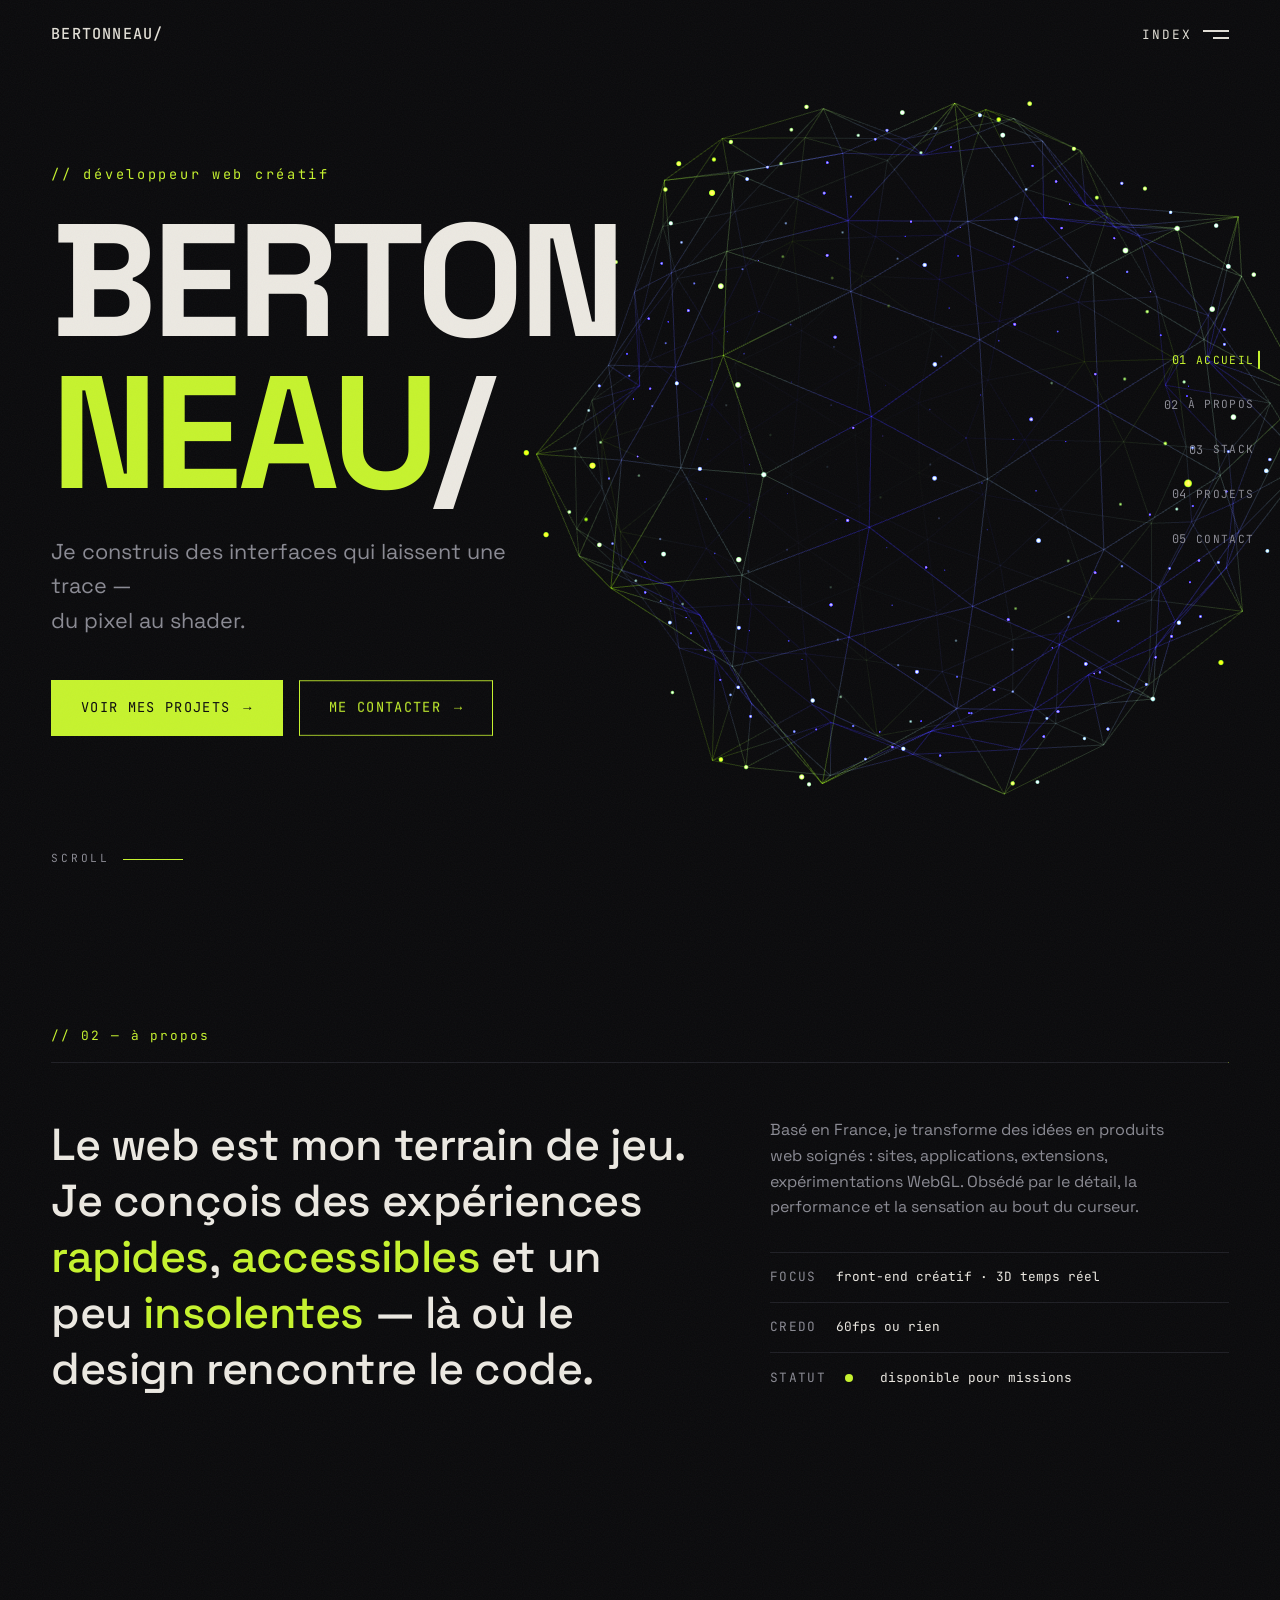
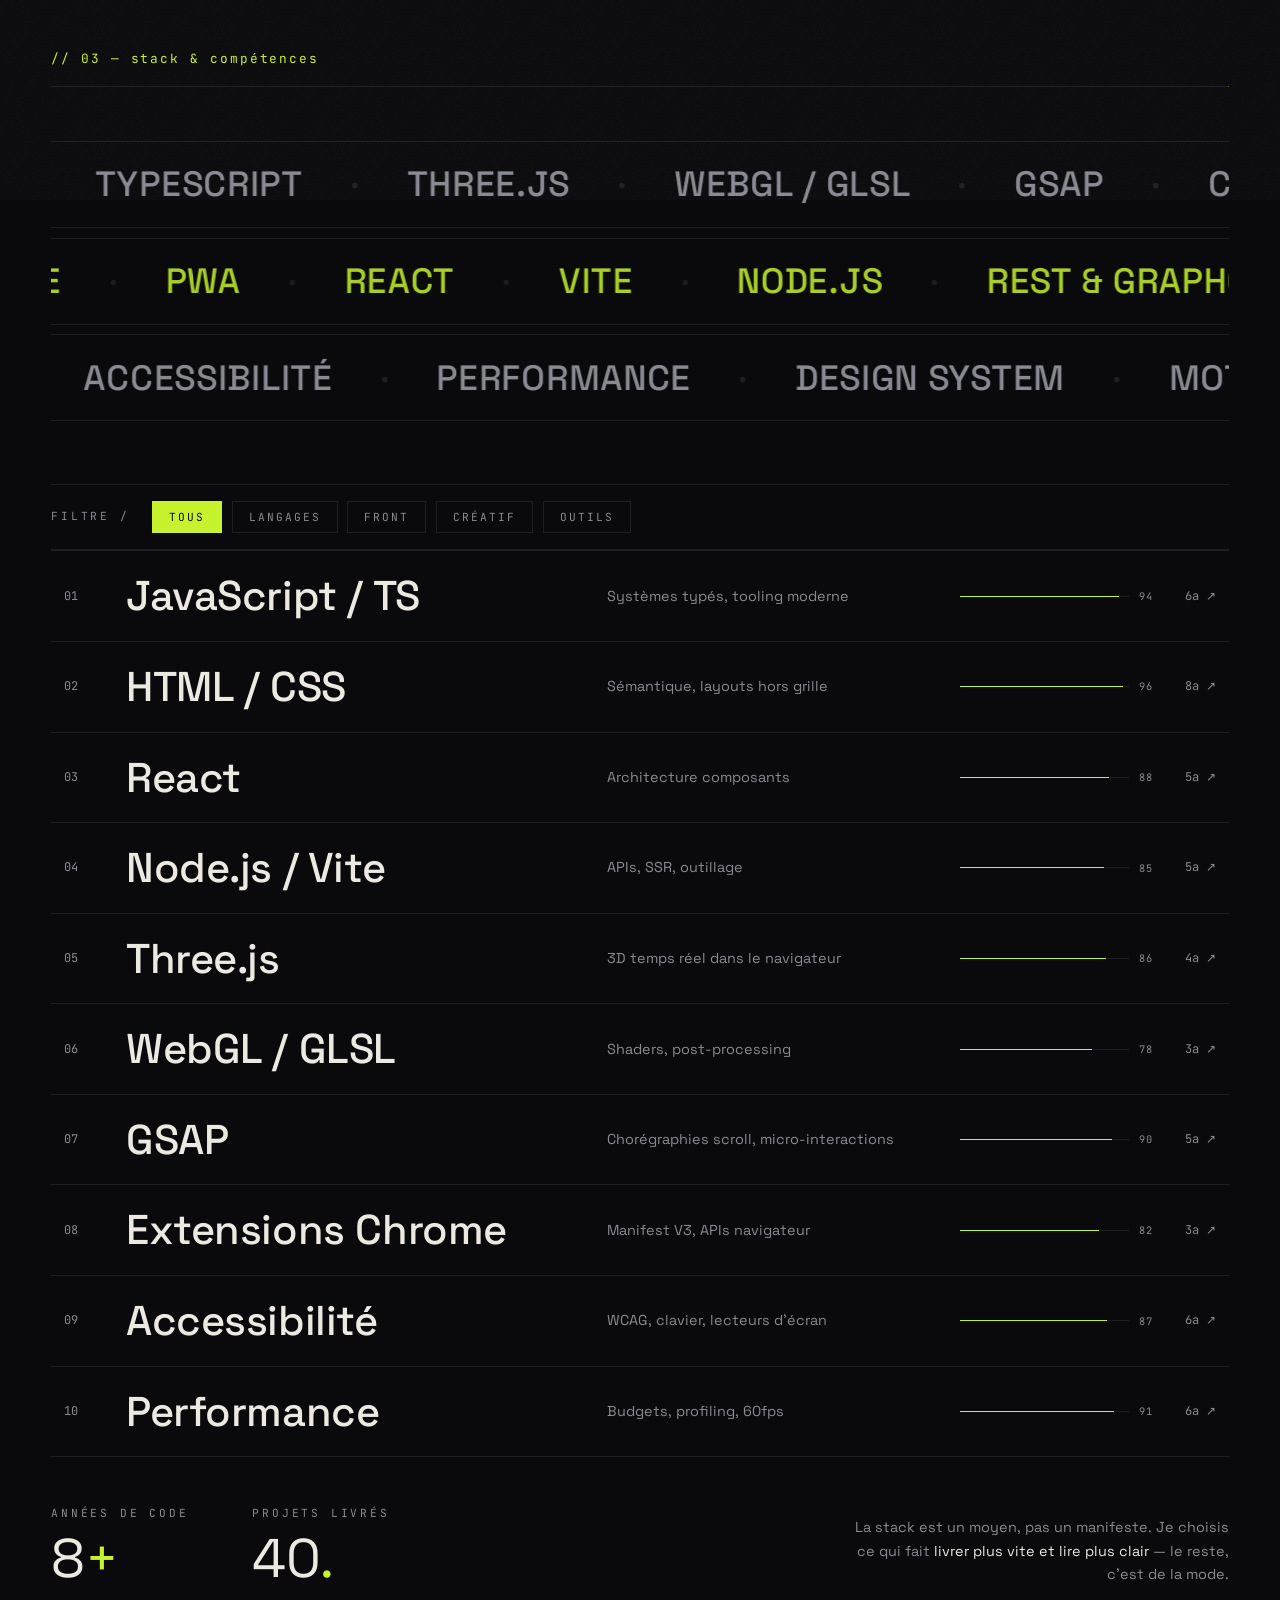
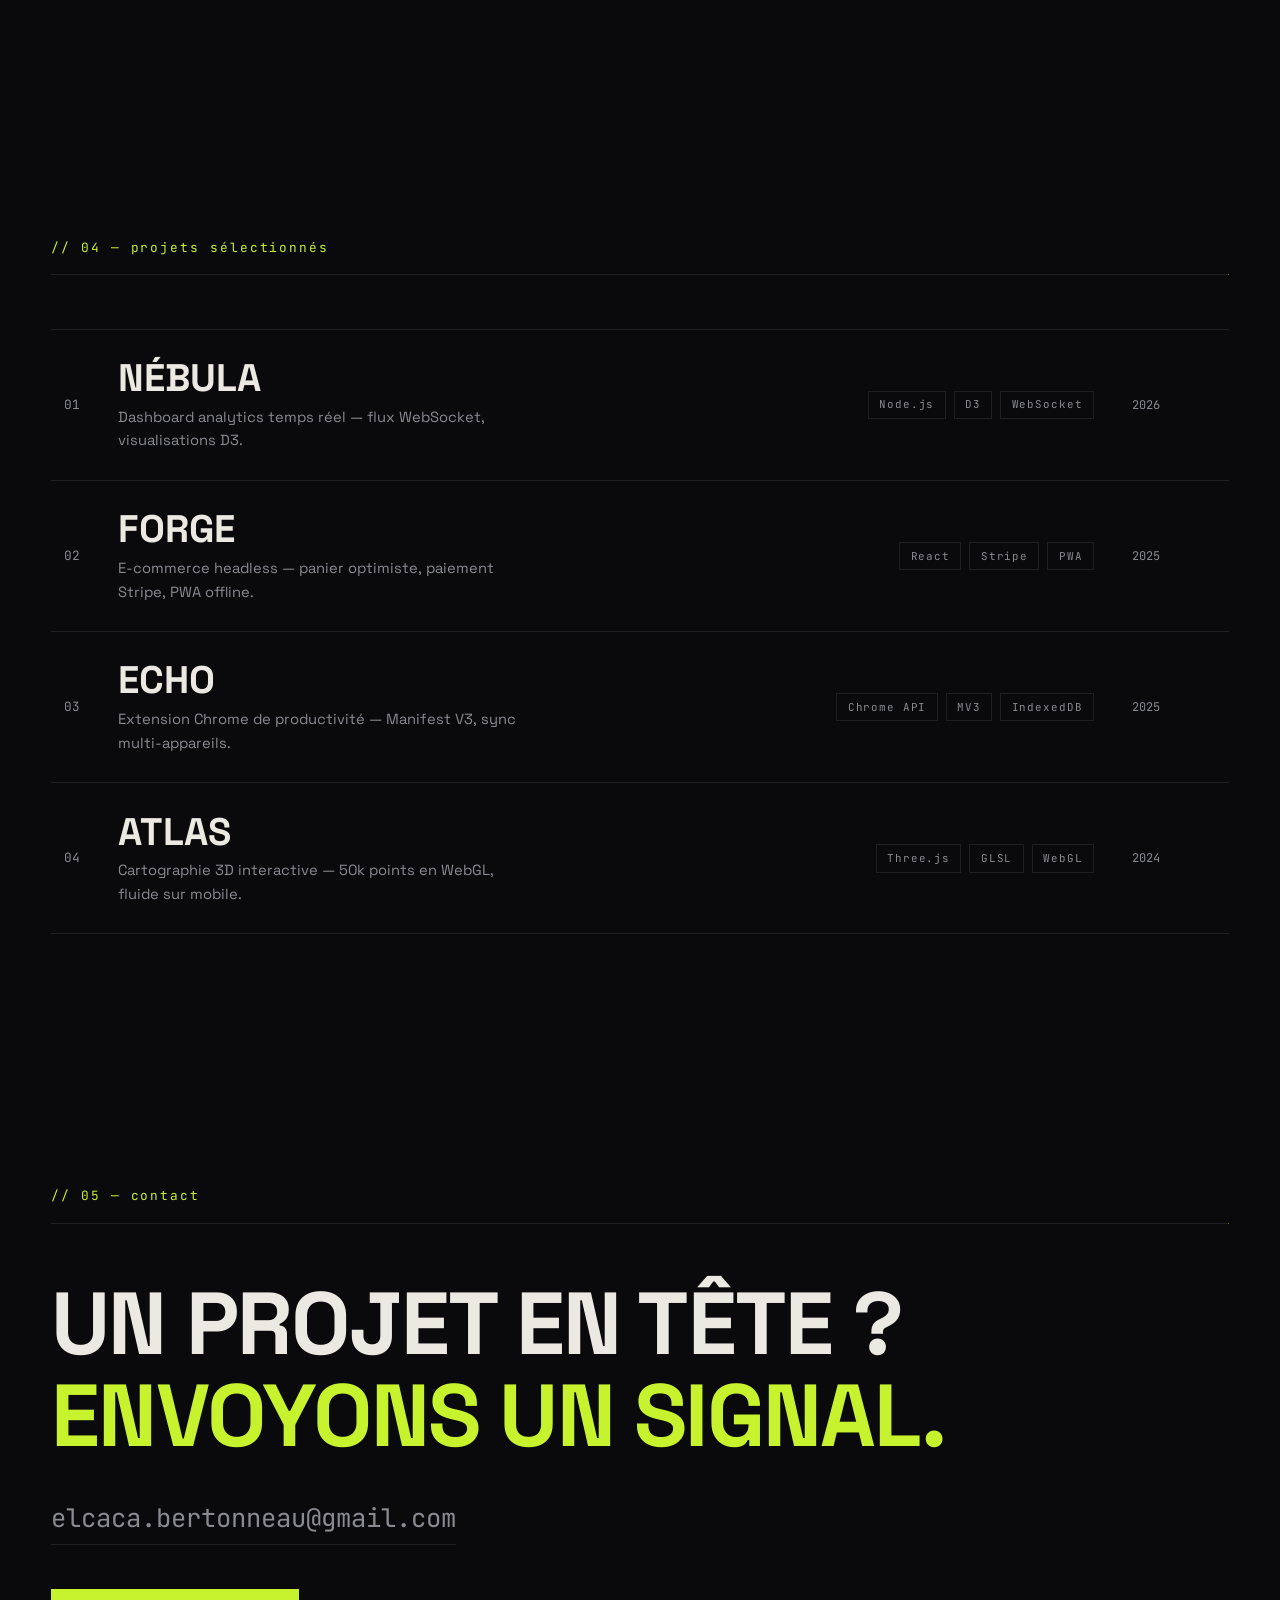
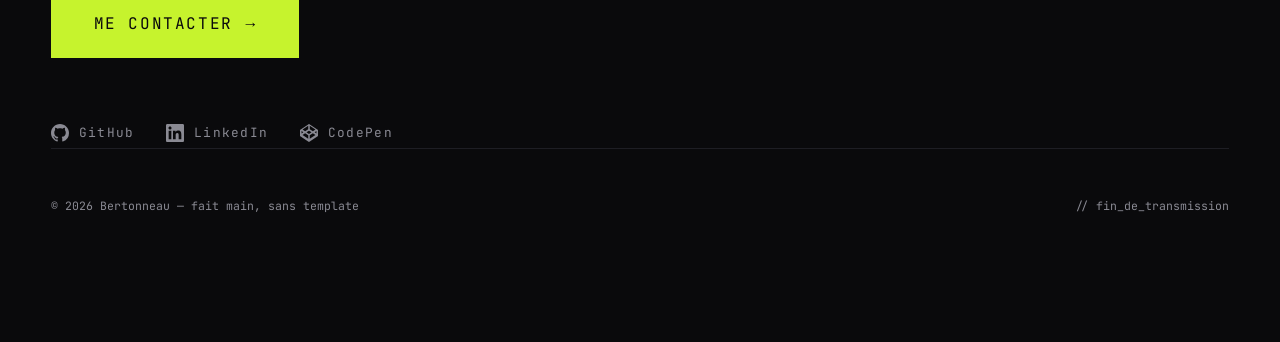
==== commit f6e588aa: "Redesign skills section as filterable instrument index Design généré via 21st AI (MCP Magic, generat" ====
--- a/portfolio/index.html
+++ b/portfolio/index.html
@@ -141,28 +141,30 @@
         </div>
       </div>
 
-      <!-- 4 axes forts -->
-      <div class="skills__grid" data-reveal-stagger>
-        <article class="skill-card">
-          <span class="skill-card__num mono">A</span>
-          <h3>Front-end créatif</h3>
-          <p>Interfaces sur mesure, typographie expressive, layouts qui sortent de la grille.</p>
-        </article>
-        <article class="skill-card">
-          <span class="skill-card__num mono">B</span>
-          <h3>3D temps réel</h3>
-          <p>Three.js, shaders GLSL, particules — de la profondeur, pas de la décoration.</p>
-        </article>
-        <article class="skill-card">
-          <span class="skill-card__num mono">C</span>
-          <h3>Performance</h3>
-          <p>Budget poids strict, lazy loading, 60fps mesurés. La vitesse est une feature.</p>
-        </article>
-        <article class="skill-card">
-          <span class="skill-card__num mono">D</span>
-          <h3>Motion &amp; micro-interactions</h3>
-          <p>GSAP, scroll choreography, feedback au curseur. Chaque geste répond.</p>
-        </article>
+      <!-- « Index des instruments » : liste filtrable avec hover flood —
+           design généré via le MCP Magic (21st AI, take 1) et adapté en vanilla -->
+      <div class="skills-index" data-reveal>
+        <div class="skills-index__filters mono">
+          <span class="skills-index__label">filtre /</span>
+          <button class="skills-tab" data-cat="all" data-active="true">Tous</button>
+          <button class="skills-tab" data-cat="lang">Langages</button>
+          <button class="skills-tab" data-cat="front">Front</button>
+          <button class="skills-tab" data-cat="creatif">Créatif</button>
+          <button class="skills-tab" data-cat="outils">Outils</button>
+        </div>
+        <ul class="skills-index__list" id="skillList"></ul>
+
+        <div class="skills-index__meta">
+          <div class="skills-index__stat">
+            <span class="skills-index__stat-label mono">années de code</span>
+            <span class="skills-index__stat-value">8<em>+</em></span>
+          </div>
+          <div class="skills-index__stat">
+            <span class="skills-index__stat-label mono">projets livrés</span>
+            <span class="skills-index__stat-value">40<em>.</em></span>
+          </div>
+          <p class="skills-index__note">La stack est un moyen, pas un manifeste. Je choisis ce qui fait <span>livrer plus vite et lire plus clair</span> — le reste, c'est de la mode.</p>
+        </div>
       </div>
     </section>
 
--- a/portfolio/style.css
+++ b/portfolio/style.css
@@ -327,27 +327,97 @@
 .marquee--accent .marquee__track span { color: var(--acid); opacity: 0.85; }
 .marquee--accent:hover .marquee__track span { opacity: 1; color: var(--acid); }
 
-.skills__grid {
-  display: grid; grid-template-columns: repeat(4, 1fr); gap: 1px;
-  background: var(--line); border: 1px solid var(--line);
-}
-.skill-card {
-  background: var(--bg); padding: 2rem 1.6rem 2.4rem;
+/* « Index des instruments » — design 21st AI (take 1) adapté */
+.skills-index__filters {
+  display: flex; flex-wrap: wrap; align-items: center; gap: 0.6rem;
+  padding: 1rem 0;
+  border-top: 1px solid var(--line); border-bottom: 1px solid var(--line);
+}
+.skills-index__label {
+  font-size: 0.7rem; letter-spacing: 0.25em; text-transform: uppercase;
+  color: var(--muted); margin-right: 0.8rem;
+}
+.skills-tab {
+  font-family: var(--font-mono); font-size: 0.7rem;
+  letter-spacing: 0.18em; text-transform: uppercase;
+  padding: 0.5rem 1rem;
+  background: none; border: 1px solid var(--line); color: var(--muted);
+  transition: all 0.2s;
+}
+.skills-tab:hover { border-color: var(--ink); color: var(--ink); }
+.skills-tab[data-active="true"] {
+  background: var(--acid); border-color: var(--acid); color: var(--bg);
+}
+
+.skills-index__list { border-bottom: 1px solid var(--line); }
+.skill-row {
+  position: relative; overflow: hidden; isolation: isolate;
+  display: grid;
+  grid-template-columns: 3ch minmax(0, 1.4fr) 1fr minmax(110px, 0.6fr) auto;
+  align-items: center; gap: clamp(0.8rem, 2.5vw, 2rem);
+  padding: 1.5rem 0.8rem;
+  border-top: 1px solid var(--line);
+  transition: color 0.25s;
+  /* apparition en cascade au filtrage */
+  opacity: 0; transform: translateY(8px);
+  animation: rise 0.5s cubic-bezier(0.2, 0.7, 0.2, 1) forwards;
+}
+@keyframes rise { to { opacity: 1; transform: translateY(0); } }
+/* le flood : le lime inonde la ligne par le bas, le texte s'inverse */
+.skill-row::before {
+  content: ""; position: absolute; inset: 0; z-index: -1;
+  background: var(--acid);
+  transform: translateY(101%);
+  transition: transform 0.45s cubic-bezier(0.7, 0, 0.2, 1);
+}
+.skill-row:hover::before { transform: translateY(0); }
+.skill-row:hover { color: var(--bg); }
+.skill-row:hover .skill-row__meta { color: var(--bg); }
+.skill-row:hover .skill-row__bar i { background: var(--bg); }
+.skill-row:hover .skill-row__arrow { transform: translate(4px, -4px); }
+
+.skill-row__num { font-family: var(--font-mono); font-size: 0.75rem; color: var(--muted); }
+.skill-row:hover .skill-row__num { color: var(--bg); }
+.skill-row__name {
+  font-size: clamp(1.5rem, 3.6vw, 2.6rem);
+  font-weight: 500; letter-spacing: -0.01em; line-height: 1;
+}
+.skill-row__meta { color: var(--muted); font-size: 0.9rem; transition: color 0.25s; }
+.skill-row__bar { display: flex; align-items: center; gap: 0.6rem; }
+.skill-row__bar b {
+  flex: 1; height: 1px; background: var(--line);
   position: relative; overflow: hidden;
-  transition: background 0.4s;
-}
-.skill-card::after {
-  /* liseré acide qui monte au hover */
-  content: ""; position: absolute; left: 0; right: 0; bottom: 0; height: 3px;
-  background: var(--acid);
-  transform: scaleX(0); transform-origin: left;
-  transition: transform 0.45s var(--ease-out);
-}
-.skill-card:hover { background: var(--bg-2); }
-.skill-card:hover::after { transform: scaleX(1); }
-.skill-card__num { color: var(--acid); font-size: 0.8rem; }
-.skill-card h3 { margin: 1.4rem 0 0.7rem; font-size: 1.15rem; font-weight: 700; }
-.skill-card p { color: var(--muted); font-size: 0.92rem; }
+}
+.skill-row__bar i {
+  position: absolute; left: 0; top: 0; height: 1px;
+  background: var(--acid); display: block;
+  transition: background 0.25s;
+}
+.skill-row__bar span { font-family: var(--font-mono); font-size: 0.65rem; letter-spacing: 0.1em; }
+.skill-row__arrow {
+  font-family: var(--font-mono); font-size: 0.75rem;
+  display: inline-flex; align-items: center; gap: 0.5rem;
+  transition: transform 0.35s cubic-bezier(0.7, 0, 0.2, 1);
+}
+
+.skills-index__meta {
+  display: grid; grid-template-columns: auto auto 1fr;
+  gap: clamp(1.5rem, 5vw, 4rem);
+  align-items: end;
+  margin-top: 3rem;
+}
+.skills-index__stat { display: grid; gap: 0.5rem; }
+.skills-index__stat-label {
+  font-size: 0.7rem; letter-spacing: 0.25em; text-transform: uppercase;
+  color: var(--muted);
+}
+.skills-index__stat-value { font-size: clamp(2.4rem, 5vw, 3.4rem); font-weight: 400; line-height: 1; }
+.skills-index__stat-value em { font-style: normal; color: var(--acid); }
+.skills-index__note {
+  color: var(--muted); font-size: 0.9rem; max-width: 42ch;
+  justify-self: end; text-align: right;
+}
+.skills-index__note span { color: var(--ink); }
 
 /* ---------- PROJETS : showcase liste + aperçu flottant ----------
    Pattern « Project Showcase » (21st.dev id 9607) adapté en vanilla */
@@ -489,7 +559,11 @@
 /* ---------- Responsive ---------- */
 @media (max-width: 900px) {
   .about__grid { grid-template-columns: 1fr; }
-  .skills__grid { grid-template-columns: repeat(2, 1fr); }
+  /* index des instruments compact */
+  .skill-row { grid-template-columns: 3ch 1fr auto; }
+  .skill-row__meta, .skill-row__bar { display: none; }
+  .skills-index__meta { grid-template-columns: 1fr 1fr; }
+  .skills-index__note { grid-column: 1 / -1; justify-self: start; text-align: left; }
   /* showcase compact : l'aperçu curseur n'a pas de sens au tactile */
   .showcase__preview { display: none; }
   .showcase__row { grid-template-columns: auto 1fr auto; }
@@ -497,8 +571,6 @@
 }
 
 @media (max-width: 640px) {
-  .skills__grid { grid-template-columns: 1fr; }
-
   /* le rail devient un dock bas compact */
   .rail {
     top: auto; bottom: 1rem; right: 50%;
@@ -521,5 +593,8 @@
 @media (prefers-reduced-motion: reduce) {
   html { scroll-behavior: auto; }
   .grain, .hero__hint-line::after, .dot { animation: none; }
-  *, *::before, *::after { transition-duration: 0.01ms !important; }
-}
+  *, *::before, *::after {
+    transition-duration: 0.01ms !important;
+    animation-duration: 0.01ms !important;
+  }
+}
